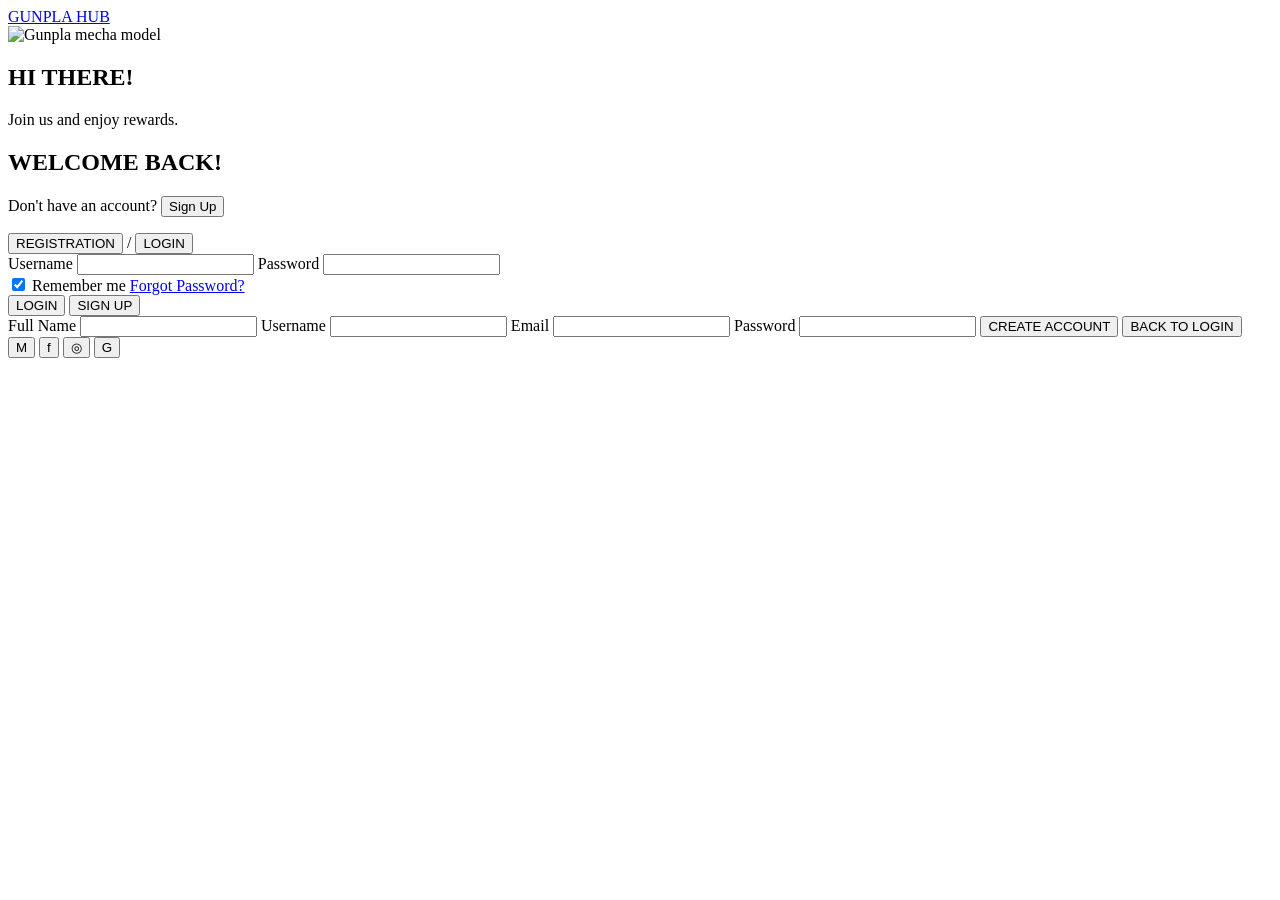
==== Frontend/html/index.html @ 6c72ce2e "Full stack gunpla ecommerce backend added (auth, products, MongoDB)" ====
<!DOCTYPE html>
<html lang="en">
<head>
  <meta charset="UTF-8" />
  <meta name="viewport" content="width=device-width, initial-scale=1.0" />

  <title>Login | Gunpla Hub</title>

  <link rel="stylesheet" href="css/style.css" />
</head>

<body class="auth-body">
  <main class="auth-page">
    <a class="auth-logo" href="index.html">
      <span class="logo-red">GUNPLA</span>
      <span class="logo-white">HUB</span>
    </a>

    <section class="auth-shell">
      <div class="auth-art">
        <img src="images/mecha-center.svg" alt="Gunpla mecha model" />

        <div class="auth-art-caption">
          <h2>HI THERE!</h2>
          <p>Join us and enjoy rewards.</p>
        </div>
      </div>

      <div class="auth-panel">
        <h1 id="authTitle">WELCOME BACK!</h1>

        <p class="auth-switch-text">
          <span id="authSubtitle">Don't have an account?</span>
          <button id="switchAuthMode">Sign Up</button>
        </p>

        <div class="auth-tabs">
          <button class="auth-tab" id="registerTab">REGISTRATION</button>
          <span>/</span>
          <button class="auth-tab active" id="loginTab">LOGIN</button>
        </div>

        <form class="auth-form active" id="loginForm">
          <label for="loginUsername">Username</label>
          <input id="loginUsername" type="text" required />

          <label for="loginPassword">Password</label>
          <input id="loginPassword" type="password" required />

          <div class="auth-options">
            <label class="remember-label">
              <input type="checkbox" checked />
              Remember me
            </label>

            <a href="#">Forgot Password?</a>
          </div>

          <button class="auth-submit" type="submit">LOGIN</button>

          <button class="auth-link-button" type="button" id="openRegisterFromLogin">
            SIGN UP
          </button>
        </form>

        <form class="auth-form" id="registerForm">
          <label for="registerName">Full Name</label>
          <input id="registerName" type="text" required />

          <label for="registerUsername">Username</label>
          <input id="registerUsername" type="text" required />

          <label for="registerEmail">Email</label>
          <input id="registerEmail" type="email" required />

          <label for="registerPassword">Password</label>
          <input id="registerPassword" type="password" required />

          <button class="auth-submit" type="submit">CREATE ACCOUNT</button>

          <button class="auth-link-button" type="button" id="openLoginFromRegister">
            BACK TO LOGIN
          </button>
        </form>

        <div class="auth-socials">
          <button aria-label="Email login">M</button>
          <button aria-label="Facebook login">f</button>
          <button aria-label="Instagram login">◎</button>
          <button aria-label="Google login">G</button>
        </div>

        <p class="auth-message" id="authMessage"></p>
      </div>
    </section>
  </main>

  <script src="js/app.js"></script>
</body>
</html>
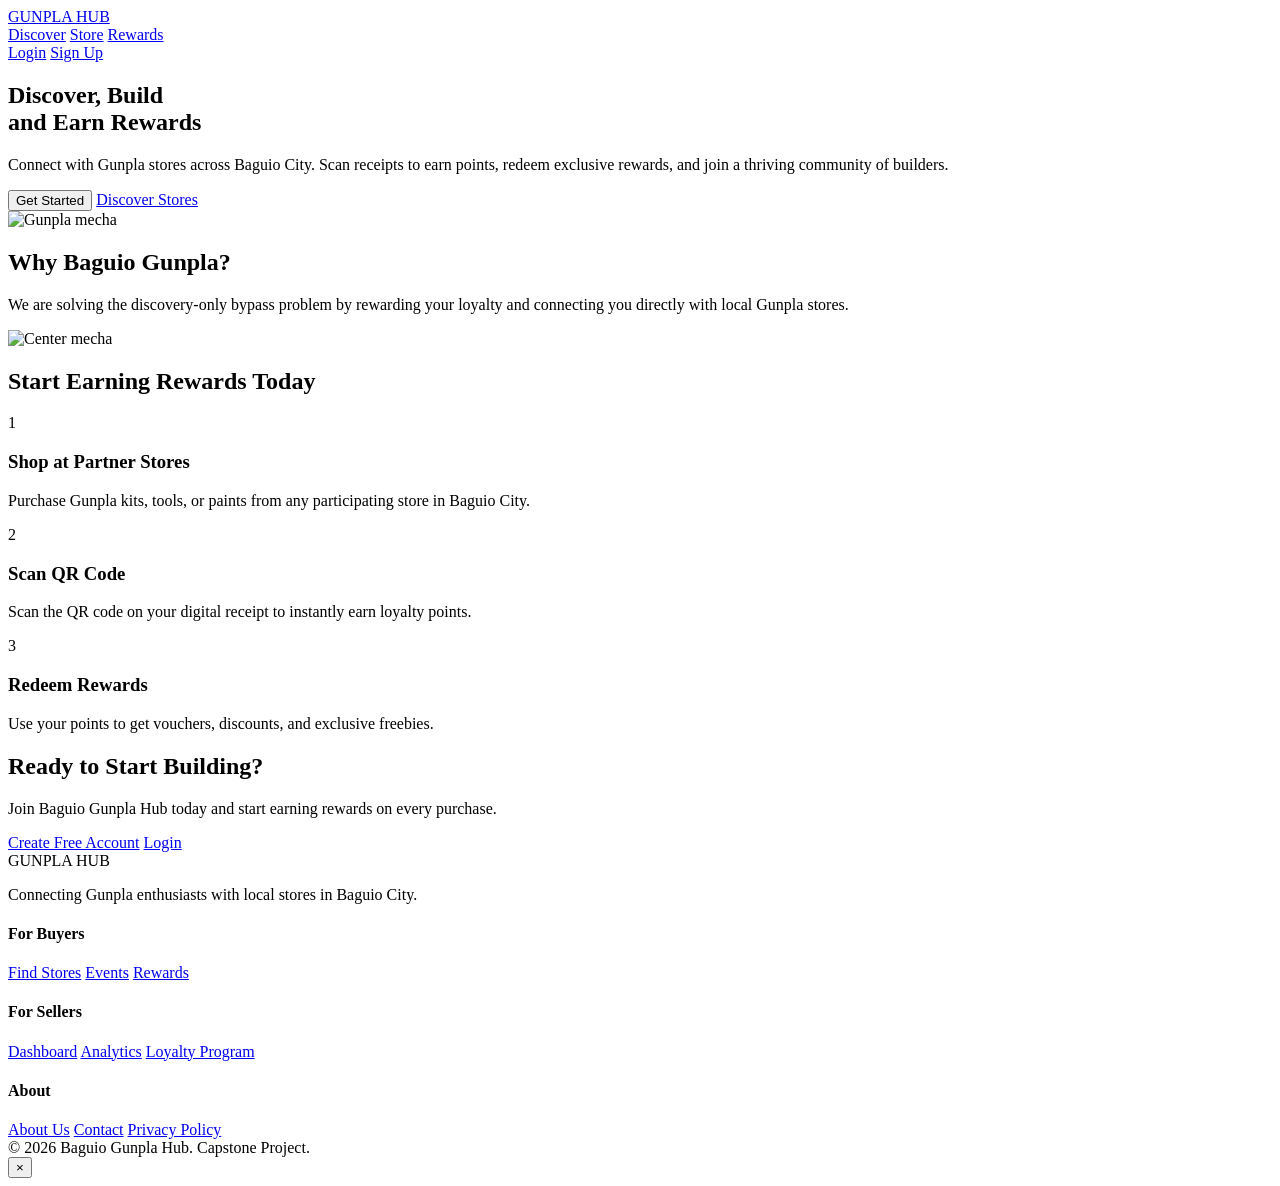
==== commit 1bdf5a12: "updated" ====
--- a/Frontend/html/index.html
+++ b/Frontend/html/index.html
@@ -4,97 +4,155 @@
   <meta charset="UTF-8" />
   <meta name="viewport" content="width=device-width, initial-scale=1.0" />
 
-  <title>Login | Gunpla Hub</title>
+  <title>Gunpla Hub</title>
 
   <link rel="stylesheet" href="css/style.css" />
 </head>
 
-<body class="auth-body">
-  <main class="auth-page">
-    <a class="auth-logo" href="index.html">
-      <span class="logo-red">GUNPLA</span>
-      <span class="logo-white">HUB</span>
+<body>
+  <header class="main-header">
+    <a href="index.html" class="logo">
+      <span>GUNPLA</span> HUB
     </a>
 
-    <section class="auth-shell">
-      <div class="auth-art">
-        <img src="images/mecha-center.svg" alt="Gunpla mecha model" />
+    <nav class="main-nav">
+      <a href="discover.html">Discover</a>
+      <a href="store.html">Store</a>
+      <a href="#rewards">Rewards</a>
+    </nav>
 
-        <div class="auth-art-caption">
-          <h2>HI THERE!</h2>
-          <p>Join us and enjoy rewards.</p>
-        </div>
-      </div>
+    <div class="header-actions">
+      <a href="login.html" class="btn btn-light">Login</a>
+      <a href="login.html?mode=register" class="btn btn-blue">Sign Up</a>
+    </div>
+  </header>
 
-      <div class="auth-panel">
-        <h1 id="authTitle">WELCOME BACK!</h1>
+  <main>
+    <section class="hero">
+      <div class="hero-card">
+        <div class="hero-content">
+          <h1>
+            <span class="yellow">Discover,</span>
+            <span class="red">Build</span><br />
+            and <span class="blue">Earn Rewards</span>
+          </h1>
 
-        <p class="auth-switch-text">
-          <span id="authSubtitle">Don't have an account?</span>
-          <button id="switchAuthMode">Sign Up</button>
-        </p>
+          <p>
+            Connect with Gunpla stores across Baguio City. Scan receipts to earn points,
+            redeem exclusive rewards, and join a thriving community of builders.
+          </p>
 
-        <div class="auth-tabs">
-          <button class="auth-tab" id="registerTab">REGISTRATION</button>
-          <span>/</span>
-          <button class="auth-tab active" id="loginTab">LOGIN</button>
+          <div class="hero-buttons">
+            <button class="btn btn-light" data-modal="qr">Get Started</button>
+            <a href="discover.html" class="btn btn-yellow">Discover Stores</a>
+          </div>
         </div>
 
-        <form class="auth-form active" id="loginForm">
-          <label for="loginUsername">Username</label>
-          <input id="loginUsername" type="text" required />
+        <img src="images/mecha-hero.svg" alt="Gunpla mecha" class="hero-mecha" />
+      </div>
+    </section>
 
-          <label for="loginPassword">Password</label>
-          <input id="loginPassword" type="password" required />
+    <section class="why-section">
+      <h2>
+        <span class="yellow">Why</span>
+        <span class="blue">Baguio</span>
+        <span class="red">Gunpla?</span>
+      </h2>
 
-          <div class="auth-options">
-            <label class="remember-label">
-              <input type="checkbox" checked />
-              Remember me
-            </label>
+      <p class="section-description">
+        We are solving the discovery-only bypass problem by rewarding your loyalty
+        and connecting you directly with local Gunpla stores.
+      </p>
 
-            <a href="#">Forgot Password?</a>
-          </div>
+      <div class="feature-layout">
+        <div class="feature-column" id="leftFeatures"></div>
 
-          <button class="auth-submit" type="submit">LOGIN</button>
-
-          <button class="auth-link-button" type="button" id="openRegisterFromLogin">
-            SIGN UP
-          </button>
-        </form>
-
-        <form class="auth-form" id="registerForm">
-          <label for="registerName">Full Name</label>
-          <input id="registerName" type="text" required />
-
-          <label for="registerUsername">Username</label>
-          <input id="registerUsername" type="text" required />
-
-          <label for="registerEmail">Email</label>
-          <input id="registerEmail" type="email" required />
-
-          <label for="registerPassword">Password</label>
-          <input id="registerPassword" type="password" required />
-
-          <button class="auth-submit" type="submit">CREATE ACCOUNT</button>
-
-          <button class="auth-link-button" type="button" id="openLoginFromRegister">
-            BACK TO LOGIN
-          </button>
-        </form>
-
-        <div class="auth-socials">
-          <button aria-label="Email login">M</button>
-          <button aria-label="Facebook login">f</button>
-          <button aria-label="Instagram login">◎</button>
-          <button aria-label="Google login">G</button>
+        <div class="center-mecha">
+          <img src="images/mecha-center.svg" alt="Center mecha" />
         </div>
 
-        <p class="auth-message" id="authMessage"></p>
+        <div class="feature-column" id="rightFeatures"></div>
+      </div>
+    </section>
+
+    <section class="reward-section" id="rewards">
+      <h2>Start Earning Rewards Today</h2>
+
+      <div class="steps-grid">
+        <article class="step-card">
+          <div class="step-number orange">1</div>
+          <h3>Shop at Partner Stores</h3>
+          <p>Purchase Gunpla kits, tools, or paints from any participating store in Baguio City.</p>
+        </article>
+
+        <article class="step-card">
+          <div class="step-number blue-bg">2</div>
+          <h3>Scan QR Code</h3>
+          <p>Scan the QR code on your digital receipt to instantly earn loyalty points.</p>
+        </article>
+
+        <article class="step-card">
+          <div class="step-number red-bg">3</div>
+          <h3>Redeem Rewards</h3>
+          <p>Use your points to get vouchers, discounts, and exclusive freebies.</p>
+        </article>
+      </div>
+    </section>
+
+    <section class="cta-section">
+      <h2>Ready to Start Building?</h2>
+      <p>Join Baguio Gunpla Hub today and start earning rewards on every purchase.</p>
+
+      <div class="cta-actions">
+        <a href="login.html?mode=register" class="btn btn-light">Create Free Account</a>
+        <a href="login.html" class="btn btn-outline">Login</a>
       </div>
     </section>
   </main>
 
+  <footer class="site-footer">
+    <div class="footer-grid">
+      <div>
+        <div class="footer-logo">
+          <span>GUNPLA</span> HUB
+        </div>
+        <p>Connecting Gunpla enthusiasts with local stores in Baguio City.</p>
+      </div>
+
+      <div>
+        <h4>For Buyers</h4>
+        <a href="store.html">Find Stores</a>
+        <a href="#">Events</a>
+        <a href="#rewards">Rewards</a>
+      </div>
+
+      <div>
+        <h4>For Sellers</h4>
+        <a href="#">Dashboard</a>
+        <a href="#">Analytics</a>
+        <a href="#">Loyalty Program</a>
+      </div>
+
+      <div>
+        <h4>About</h4>
+        <a href="#">About Us</a>
+        <a href="#">Contact</a>
+        <a href="#">Privacy Policy</a>
+      </div>
+    </div>
+
+    <div class="footer-bottom">
+      © 2026 Baguio Gunpla Hub. Capstone Project.
+    </div>
+  </footer>
+
+  <div class="modal" id="mainModal">
+    <div class="modal-box">
+      <button class="modal-close" id="modalClose">×</button>
+      <div id="modalContent"></div>
+    </div>
+  </div>
+
   <script src="js/app.js"></script>
 </body>
 </html>
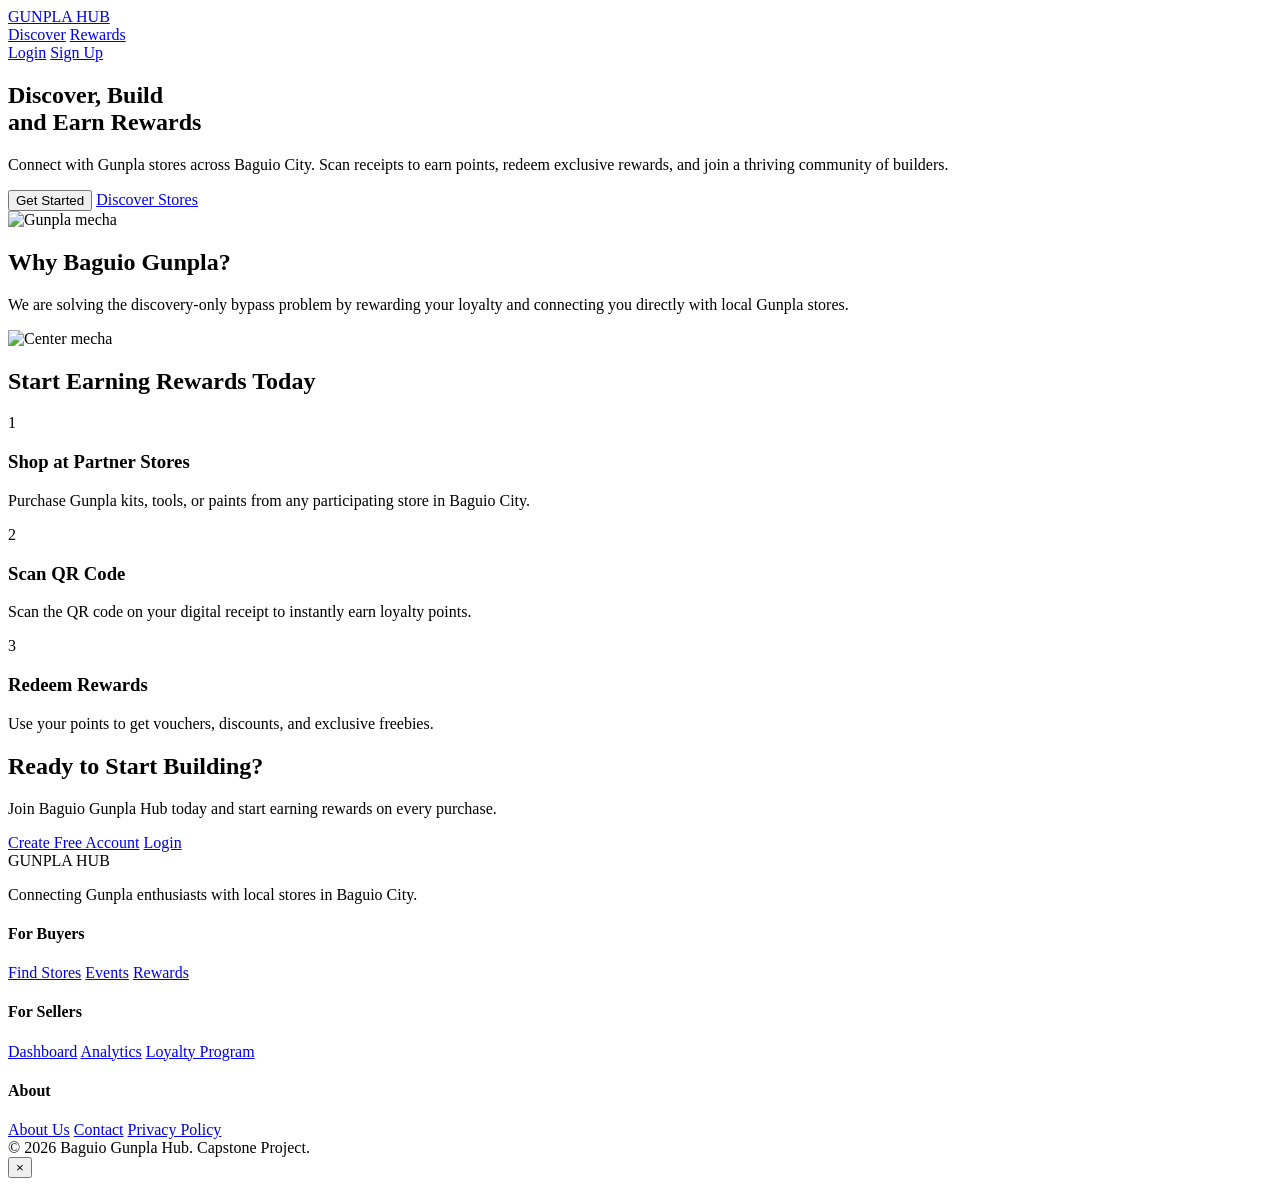
==== commit 173041fa: "try to run this" ====
--- a/Frontend/html/index.html
+++ b/Frontend/html/index.html
@@ -17,7 +17,6 @@
 
     <nav class="main-nav">
       <a href="discover.html">Discover</a>
-      <a href="store.html">Store</a>
       <a href="#rewards">Rewards</a>
     </nav>
 
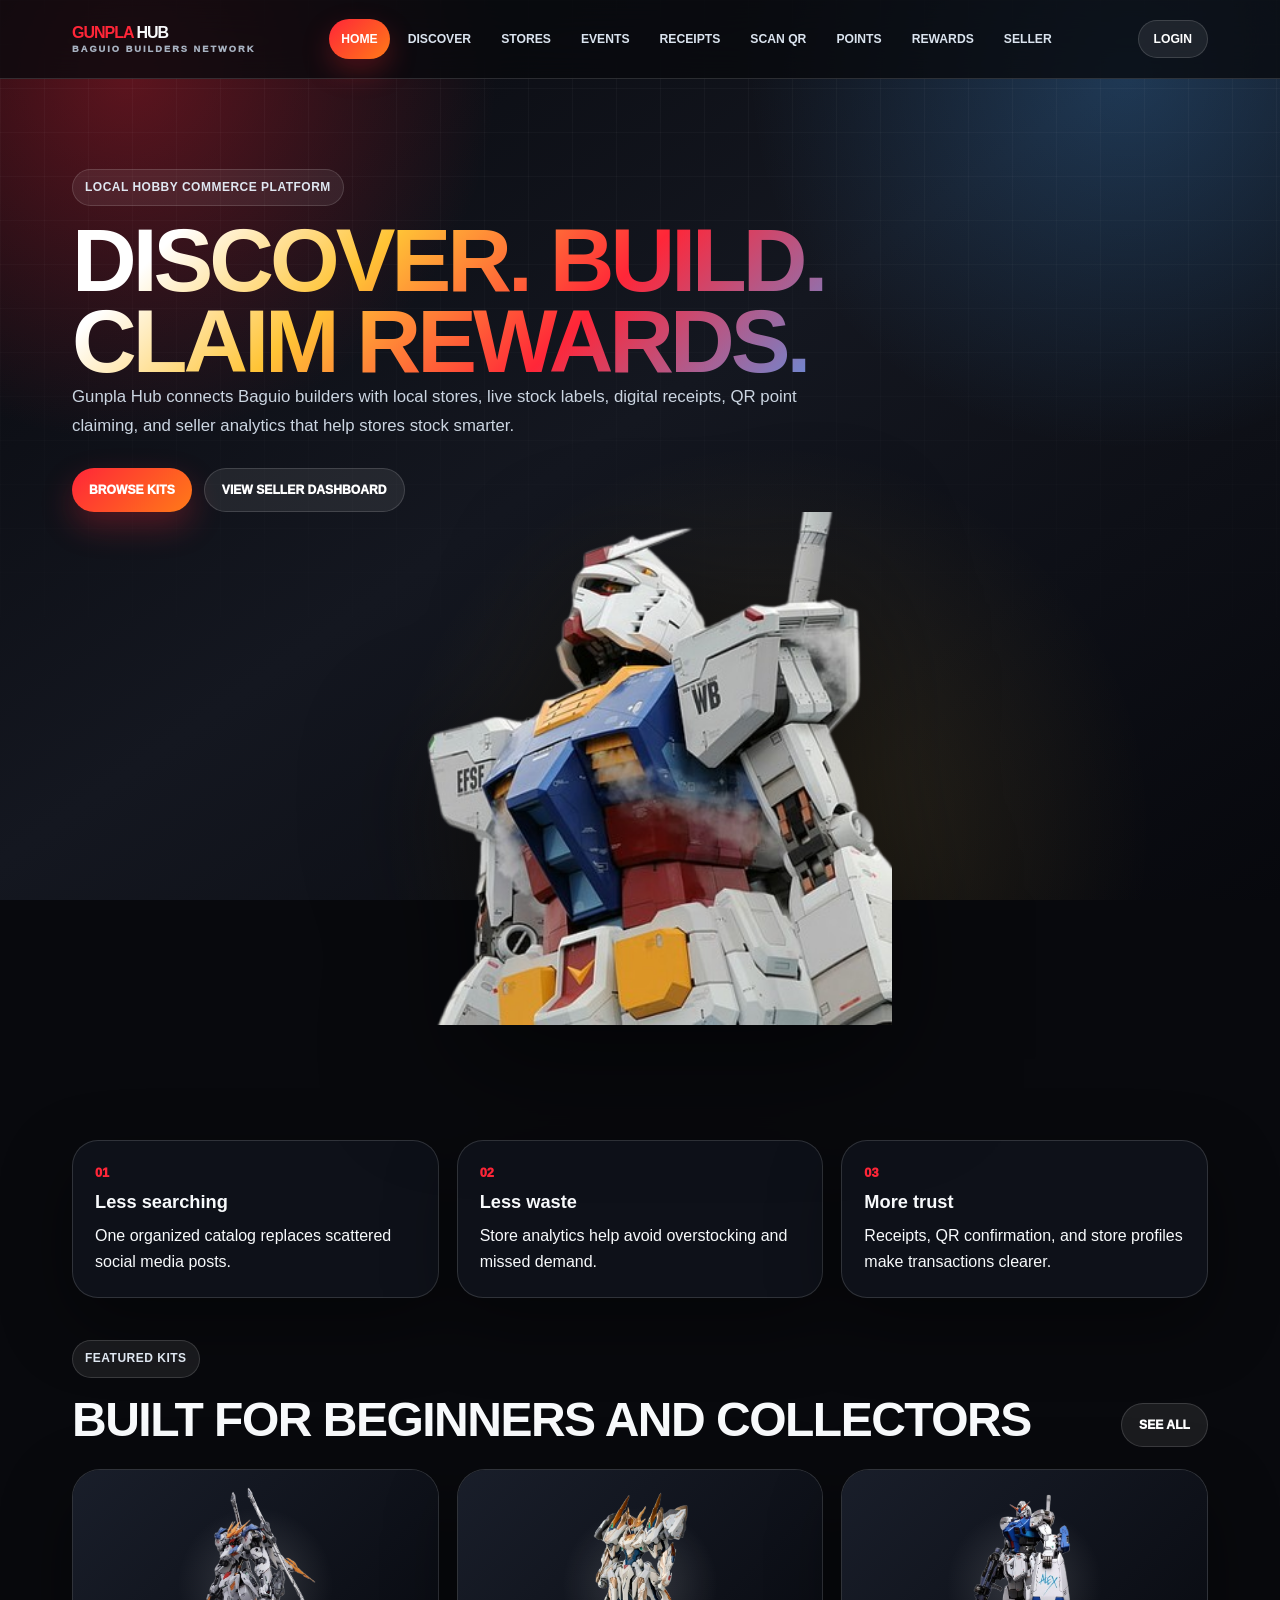
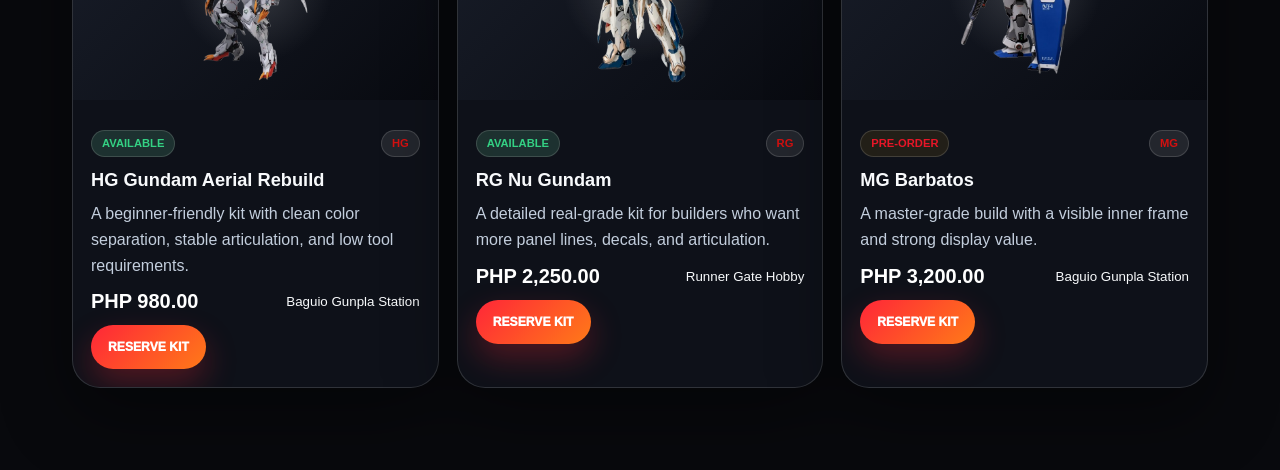
==== commit d19ce05a: "Finalized- chec the website first" ====
--- a/Frontend/html/index.html
+++ b/Frontend/html/index.html
@@ -3,155 +3,15 @@
 <head>
   <meta charset="UTF-8" />
   <meta name="viewport" content="width=device-width, initial-scale=1.0" />
-
-  <title>Gunpla Hub</title>
-
-  <link rel="stylesheet" href="css/style.css" />
+  <meta name="description" content="Gunpla Hub connects Baguio Gunpla builders with local hobby stores, product availability, QR receipts, rewards, and seller analytics." />
+  <title>Gunpla Hub | Baguio Hobby Network</title>
+  <link rel="stylesheet" href="../css/app.css" />
 </head>
-
-<body>
-  <header class="main-header">
-    <a href="index.html" class="logo">
-      <span>GUNPLA</span> HUB
-    </a>
-
-    <nav class="main-nav">
-      <a href="discover.html">Discover</a>
-      <a href="#rewards">Rewards</a>
-    </nav>
-
-    <div class="header-actions">
-      <a href="login.html" class="btn btn-light">Login</a>
-      <a href="login.html?mode=register" class="btn btn-blue">Sign Up</a>
-    </div>
-  </header>
-
-  <main>
-    <section class="hero">
-      <div class="hero-card">
-        <div class="hero-content">
-          <h1>
-            <span class="yellow">Discover,</span>
-            <span class="red">Build</span><br />
-            and <span class="blue">Earn Rewards</span>
-          </h1>
-
-          <p>
-            Connect with Gunpla stores across Baguio City. Scan receipts to earn points,
-            redeem exclusive rewards, and join a thriving community of builders.
-          </p>
-
-          <div class="hero-buttons">
-            <button class="btn btn-light" data-modal="qr">Get Started</button>
-            <a href="discover.html" class="btn btn-yellow">Discover Stores</a>
-          </div>
-        </div>
-
-        <img src="images/mecha-hero.svg" alt="Gunpla mecha" class="hero-mecha" />
-      </div>
-    </section>
-
-    <section class="why-section">
-      <h2>
-        <span class="yellow">Why</span>
-        <span class="blue">Baguio</span>
-        <span class="red">Gunpla?</span>
-      </h2>
-
-      <p class="section-description">
-        We are solving the discovery-only bypass problem by rewarding your loyalty
-        and connecting you directly with local Gunpla stores.
-      </p>
-
-      <div class="feature-layout">
-        <div class="feature-column" id="leftFeatures"></div>
-
-        <div class="center-mecha">
-          <img src="images/mecha-center.svg" alt="Center mecha" />
-        </div>
-
-        <div class="feature-column" id="rightFeatures"></div>
-      </div>
-    </section>
-
-    <section class="reward-section" id="rewards">
-      <h2>Start Earning Rewards Today</h2>
-
-      <div class="steps-grid">
-        <article class="step-card">
-          <div class="step-number orange">1</div>
-          <h3>Shop at Partner Stores</h3>
-          <p>Purchase Gunpla kits, tools, or paints from any participating store in Baguio City.</p>
-        </article>
-
-        <article class="step-card">
-          <div class="step-number blue-bg">2</div>
-          <h3>Scan QR Code</h3>
-          <p>Scan the QR code on your digital receipt to instantly earn loyalty points.</p>
-        </article>
-
-        <article class="step-card">
-          <div class="step-number red-bg">3</div>
-          <h3>Redeem Rewards</h3>
-          <p>Use your points to get vouchers, discounts, and exclusive freebies.</p>
-        </article>
-      </div>
-    </section>
-
-    <section class="cta-section">
-      <h2>Ready to Start Building?</h2>
-      <p>Join Baguio Gunpla Hub today and start earning rewards on every purchase.</p>
-
-      <div class="cta-actions">
-        <a href="login.html?mode=register" class="btn btn-light">Create Free Account</a>
-        <a href="login.html" class="btn btn-outline">Login</a>
-      </div>
-    </section>
-  </main>
-
-  <footer class="site-footer">
-    <div class="footer-grid">
-      <div>
-        <div class="footer-logo">
-          <span>GUNPLA</span> HUB
-        </div>
-        <p>Connecting Gunpla enthusiasts with local stores in Baguio City.</p>
-      </div>
-
-      <div>
-        <h4>For Buyers</h4>
-        <a href="store.html">Find Stores</a>
-        <a href="#">Events</a>
-        <a href="#rewards">Rewards</a>
-      </div>
-
-      <div>
-        <h4>For Sellers</h4>
-        <a href="#">Dashboard</a>
-        <a href="#">Analytics</a>
-        <a href="#">Loyalty Program</a>
-      </div>
-
-      <div>
-        <h4>About</h4>
-        <a href="#">About Us</a>
-        <a href="#">Contact</a>
-        <a href="#">Privacy Policy</a>
-      </div>
-    </div>
-
-    <div class="footer-bottom">
-      © 2026 Baguio Gunpla Hub. Capstone Project.
-    </div>
-  </footer>
-
-  <div class="modal" id="mainModal">
-    <div class="modal-box">
-      <button class="modal-close" id="modalClose">×</button>
-      <div id="modalContent"></div>
-    </div>
-  </div>
-
-  <script src="js/app.js"></script>
+<body data-page="home">
+  <a class="skip-link" href="#mainContent">Skip to main content</a>
+  <div class="ambient-bg" aria-hidden="true"></div>
+  <div id="app"></div>
+  <script src="../js/data.js"></script>
+  <script src="../js/app.js"></script>
 </body>
 </html>
--- a/Frontend/css/app.css
+++ b/Frontend/css/app.css
@@ -0,0 +1,205 @@
+:root {
+  color-scheme: dark;
+  --bg: #08090d;
+  --surface: rgba(16, 20, 29, 0.82);
+  --surface-strong: rgba(22, 27, 39, 0.96);
+  --card: rgba(255, 255, 255, 0.93);
+  --text: #f8fafc;
+  --ink: #101827;
+  --muted: #a7b2c1;
+  --line: rgba(255, 255, 255, 0.14);
+  --red: #ff2638;
+  --orange: #ff7a18;
+  --blue: #42a5ff;
+  --yellow: #ffc436;
+  --green: #34d184;
+  --shadow: 0 26px 70px rgba(0, 0, 0, 0.42);
+  --max: 1180px;
+}
+
+* { box-sizing: border-box; margin: 0; padding: 0; }
+html { scroll-behavior: smooth; }
+body { min-height: 100vh; font-family: Arial, Helvetica, sans-serif; background: var(--bg); color: var(--text); overflow-x: hidden; }
+a { color: inherit; text-decoration: none; }
+button, input, select { font: inherit; }
+button { border: 0; cursor: pointer; }
+img { display: block; max-width: 100%; }
+
+.skip-link { position: fixed; top: -80px; left: 16px; z-index: 99; padding: 12px 16px; border-radius: 999px; background: var(--yellow); color: var(--ink); font-weight: 900; }
+.skip-link:focus { top: 16px; }
+
+.ambient-bg { position: fixed; inset: 0; z-index: -2; background: radial-gradient(circle at 10% 8%, rgba(255,38,56,.34), transparent 26%), radial-gradient(circle at 88% 8%, rgba(66,165,255,.24), transparent 27%), radial-gradient(circle at 60% 92%, rgba(255,196,54,.14), transparent 34%), linear-gradient(145deg, #07080d, #141720 48%, #07080d); }
+.ambient-bg::before { content: ""; position: absolute; inset: 0; background: linear-gradient(rgba(255,255,255,.035) 1px, transparent 1px), linear-gradient(90deg, rgba(255,255,255,.035) 1px, transparent 1px); background-size: 44px 44px; mask-image: linear-gradient(to bottom, #000, transparent 82%); }
+
+.topbar { position: sticky; top: 0; z-index: 40; background: rgba(8, 9, 13, 0.78); backdrop-filter: blur(18px); border-bottom: 1px solid var(--line); }
+.nav-wrap { width: min(var(--max), 100%); min-height: 78px; margin: auto; padding: 0 22px; display: grid; grid-template-columns: auto 1fr auto; align-items: center; gap: 16px; }
+.brand { display: flex; flex-direction: column; gap: 2px; font-weight: 1000; white-space: nowrap; letter-spacing: -1px; }
+.brand span { color: var(--red); }
+.brand small { color: var(--muted); font-size: .58rem; letter-spacing: 2px; text-transform: uppercase; }
+.nav-links { display: flex; justify-content: center; align-items: center; gap: 6px; }
+.nav-links a { min-height: 40px; display: inline-flex; align-items: center; padding: 0 12px; border-radius: 999px; color: #dbe4ef; font-size: .76rem; font-weight: 900; text-transform: uppercase; transition: .22s; }
+.nav-links a:hover, .nav-links a.active { color: white; background: linear-gradient(135deg, var(--red), var(--orange)); box-shadow: 0 12px 28px rgba(255,38,56,.26); }
+.menu-btn { display: none; width: 44px; height: 44px; border-radius: 14px; color: white; background: rgba(255,255,255,.08); font-size: 1.2rem; }
+.login-chip { padding: 11px 15px; border: 1px solid var(--line); border-radius: 999px; background: rgba(255,255,255,.08); color: white; font-weight: 900; font-size: .76rem; text-transform: uppercase; }
+
+.container { width: min(var(--max), 100%); margin: 0 auto; padding: 42px 22px 82px; }
+.kicker { display: inline-flex; width: fit-content; margin-bottom: 14px; padding: 8px 12px; border: 1px solid var(--line); border-radius: 999px; background: rgba(255,255,255,.07); color: #dfe7f1; font-size: .75rem; font-weight: 900; text-transform: uppercase; letter-spacing: .5px; }
+.hero { grid-template-columns: minmax(0, 0.85fr) minmax(420px, 1.15fr); gap: 34px; align-items: center; padding: 48px 0 34px; }
+.hero h1, .page-head h1 { max-width: 820px; font-size: clamp(2.7rem, 7vw, 6.2rem); line-height: .9; letter-spacing: -4px; text-transform: uppercase; background: linear-gradient(135deg, #fff 12%, var(--yellow) 34%, var(--red) 62%, var(--blue)); -webkit-background-clip: text; background-clip: text; color: transparent; }
+.hero-text, .page-head p { max-width: 760px; color: #cbd5e1; font-size: 1.05rem; line-height: 1.75; }
+.hero-actions { display: flex; flex-wrap: wrap; gap: 12px; margin-top: 28px; }
+.hero-visual {
+  min-height: 560px;
+  overflow: visible;
+}
+
+.hero-visual-clean {
+  padding: 0;
+}
+
+.hero-visual .hero-mecha-img {
+  width: min(125%, 820px);
+  max-width: none;
+  height: auto;
+  object-fit: contain;
+  background: transparent;
+  filter: drop-shadow(0 34px 60px rgba(0, 0, 0, 0.56));
+}
+
+.primary-btn, .ghost-btn { min-height: 44px; display: inline-flex; align-items: center; justify-content: center; gap: 8px; padding: 0 17px; border-radius: 999px; font-size: .76rem; font-weight: 1000; text-transform: uppercase; transition: .22s; }
+.primary-btn { color: white; background: linear-gradient(135deg, var(--red), var(--orange)); box-shadow: 0 14px 32px rgba(255,38,56,.28); }
+.ghost-btn { color: white; background: rgba(255,255,255,.08); border: 1px solid var(--line); }
+.primary-btn:hover, .ghost-btn:hover { transform: translateY(-2px); }
+button:disabled { opacity: .45; cursor: not-allowed; transform: none !important; }
+
+.feature-grid, .product-grid, .store-grid, .reward-grid, .metric-grid, .analytics-grid { display: grid; gap: 18px; }
+.feature-grid { grid-template-columns: repeat(3, 1fr); margin: 34px 0; }
+.feature-grid article, .info-card, .metric-grid article { padding: 22px; border: 1px solid var(--line); border-radius: 26px; background: var(--surface); box-shadow: var(--shadow); }
+.feature-grid span { color: var(--red); font-size: .8rem; font-weight: 1000; }
+h2 { font-size: clamp(1.8rem, 4vw, 3rem); letter-spacing: -1.5px; text-transform: uppercase; }
+h3 { margin: 10px 0; font-size: 1.14rem; }
+p { line-height: 1.62; }
+.section-head { display: flex; justify-content: space-between; align-items: end; gap: 18px; margin: 42px 0 22px; }
+.product-grid { grid-template-columns: repeat(3, 1fr); }
+.product-card { overflow: hidden; border: 1px solid var(--line); border-radius: 28px; background: var(--surface); box-shadow: var(--shadow); }
+.product-art { height: 230px; display: grid; place-items: center; background: radial-gradient(circle at center, rgba(255,255,255,.16), transparent 36%), linear-gradient(135deg, #191e2a, #080a10); }
+.product-art img { height: 200px; object-fit: contain; }
+.product-body { padding: 18px; }
+.product-body p, .info-card p { color: #c3cedd; }
+.view-receipt {
+  background: #34d184;
+  color: #ffffff;
+  border: none;
+}
+.product-body strong { color: white; font-size: 1.25rem; }
+.card-row { display: flex; justify-content: space-between; align-items: center; gap: 10px; margin: 12px 0; }
+.wrap { flex-wrap: wrap; justify-content: start; }
+.pill { display: inline-flex; align-items: center; min-height: 27px; padding: 0 10px; border: 1px solid var(--line); border-radius: 999px; background: rgba(255,255,255,.09); color: #d41010; font-size: .7rem; font-weight: 900; text-transform: uppercase; }
+.pill.red { background: rgba(0, 0, 0, 0.16); color: #e71628; }
+.pill.green { background: rgba(114, 216, 167, 0.16); color: #34d184; }
+.pill.yellow { background: rgba(145, 108, 24, 0.16); color: #e71628; }
+
+.page-head { padding: 30px 0 16px; }
+.toolbar { display: grid; grid-template-columns: 1fr 180px 180px; gap: 12px; margin: 22px 0; }
+.toolbar.single { grid-template-columns: 1fr; }
+input, select { height: 48px; border: 1px solid var(--line); border-radius: 16px; outline: none; padding: 0 15px; background: rgba(255,255,255,.09); color: var(--text); }
+option { color: var(--ink); }
+.store-grid, .reward-grid, .metric-grid { grid-template-columns: repeat(4, 1fr); }
+.info-card { color: white; }
+.info-card small { color: var(--muted); }
+.info-card.dark { background: var(--surface-strong); }
+.event-list, .receipt-list, .history-list { display: grid; gap: 16px; }
+.event-card, .receipt-card { display: grid; grid-template-columns: auto 1fr auto; align-items: center; gap: 18px; padding: 18px; border-radius: 24px; background: var(--card); color: var(--ink); box-shadow: var(--shadow); }
+.event-card p, .receipt-card p { color: #566274; }
+.date-chip, .receipt-icon { width: 68px; height: 72px; display: grid; place-items: center; border-radius: 18px; background: linear-gradient(135deg, var(--red), var(--orange)); color: rgb(104, 86, 86); font-weight: 1000; }
+.date-chip { align-content: center; }
+.date-chip b { font-size: 1.6rem; line-height: 1; }
+.date-chip span { font-size: .72rem; text-transform: uppercase; }
+.button-stack { display: flex; gap: 10px; flex-wrap: wrap; justify-content: end; }
+.empty { padding: 24px; border: 1px solid var(--line); border-radius: 22px; background: rgba(255,255,255,.08); color: var(--muted); text-align: center; }
+
+.scan-panel, .wallet, .auth-card { display: grid; grid-template-columns: 1fr 1fr; gap: 22px; align-items: center; }
+.scanner { min-height: 430px; position: relative; display: grid; place-items: center; overflow: hidden; border: 1px solid var(--line); border-radius: 32px; background: #07090f; box-shadow: var(--shadow); }
+.scan-line { position: absolute; left: 14%; right: 14%; height: 3px; background: linear-gradient(90deg, transparent, var(--green), transparent); animation: scan 2.4s infinite; }
+@keyframes scan { 0%,100% { top: 18%; } 50% { top: 80%; } }
+.fake-qr { width: 190px; height: 190px; display: grid; grid-template-columns: repeat(9, 1fr); gap: 5px; padding: 16px; border-radius: 20px; background: white; }
+.fake-qr.large { width: 240px; height: 240px; }
+.fake-qr i { border-radius: 4px; background: #edf0f4; }
+.fake-qr i.on { background: #090b11; }
+.qr-modal { display: grid; grid-template-columns: auto 1fr; gap: 22px; align-items: center; }
+.wallet { padding: 26px; border: 1px solid var(--line); border-radius: 32px; background: var(--surface); box-shadow: var(--shadow); }
+.wallet h2 { font-size: clamp(3rem, 7vw, 5rem); }
+.wallet img { max-height: 340px; justify-self: center; }
+.track { height: 16px; margin: 18px 0; overflow: hidden; border-radius: 999px; background: rgba(255,255,255,.12); }
+.track span { display: block; height: 100%; background: linear-gradient(90deg, var(--yellow), var(--blue)); }
+.history-list article { display: grid; gap: 5px; padding: 18px; border-radius: 18px; background: var(--card); color: var(--ink); }
+.history-list b { color: #168a51; }
+.metric-grid article b { display: block; margin-top: 8px; font-size: 1.8rem; }
+.metric-grid article span { color: var(--muted); text-transform: uppercase; font-size: .74rem; font-weight: 900; }
+.analytics-grid { grid-template-columns: 1.2fr .8fr; margin-top: 18px; }
+.bar-row { display: grid; grid-template-columns: 1.2fr 1fr auto; gap: 10px; align-items: center; margin: 14px 0; }
+.bar-row div { height: 10px; overflow: hidden; border-radius: 999px; background: rgba(255,255,255,.12); }
+.bar-row i { display: block; height: 100%; background: linear-gradient(90deg, var(--red), var(--yellow)); }
+.auth-card { max-width: 950px; margin: 40px auto; padding: 28px; border: 1px solid var(--line); border-radius: 32px; background: var(--surface); box-shadow: var(--shadow); }
+.auth-card h1 { font-size: clamp(2.4rem, 6vw, 4.8rem); line-height: .95; text-transform: uppercase; letter-spacing: -3px; }
+form { display: grid; gap: 14px; }
+label { display: grid; gap: 7px; color: #dce4ee; font-size: .78rem; font-weight: 900; text-transform: uppercase; }
+
+.modal { position: fixed; inset: 0; z-index: 90; display: none; place-items: center; padding: 20px; background: rgba(0,0,0,.72); }
+.modal.show { display: grid; }
+.modal-card { width: min(680px, 100%); position: relative; padding: 28px; border: 1px solid var(--line); border-radius: 28px; background: #111621; box-shadow: 0 34px 90px rgba(0,0,0,.7); }
+.modal-close { position: absolute; top: 14px; right: 14px; width: 40px; height: 40px; border-radius: 14px; background: rgba(255,255,255,.08); color: white; font-size: 1.3rem; }
+.modal-card h2 { color: white; margin-bottom: 12px; }
+.modal-card p { color: #ced7e3; margin-bottom: 18px; }
+
+@media (max-width: 980px) {
+  .nav-wrap { grid-template-columns: auto auto auto; }
+  .menu-btn { display: block; }
+  .nav-links { position: fixed; top: 86px; left: 16px; right: 16px; display: none; flex-direction: column; align-items: stretch; padding: 14px; border: 1px solid var(--line); border-radius: 24px; background: #10141d; box-shadow: var(--shadow); }
+  .nav-links.open { display: flex; }
+  .hero, .scan-panel, .wallet, .auth-card, .analytics-grid { grid-template-columns: 1fr; }
+  .product-grid, .feature-grid, .store-grid, .reward-grid, .metric-grid { grid-template-columns: repeat(2, 1fr); }
+  .hero-visual { min-height: 380px; }
+}
+
+@media (max-width: 640px) {
+  .container { padding: 30px 16px 64px; }
+  .hero h1, .page-head h1, .auth-card h1 { letter-spacing: -2px; }
+  .product-grid, .feature-grid, .store-grid, .reward-grid, .metric-grid, .toolbar, .event-card, .receipt-card, .qr-modal { grid-template-columns: 1fr; }
+  .section-head { flex-direction: column; align-items: start; }
+  .button-stack { justify-content: start; }
+  .bar-row { grid-template-columns: 1fr; }
+}
+.rsvp-btn.primary-btn {
+  background: #e71628;
+  color: white;
+}
+
+.rsvp-btn.ghost-btn {
+  background: #34d184;
+  color: #07110b;
+  border: none;
+}
+.reward-grid .info-card {
+  display: flex;
+  flex-direction: column;
+  align-items: flex-start;
+  min-height: 230px;
+  gap: 10px;
+}
+
+.reward-grid .info-card small {
+  display: block;
+  margin-top: auto;
+  color: var(--muted);
+  line-height: 1.4;
+}
+
+.reward-grid .redeem-btn {
+  margin-top: 12px;
+  padding-left: 22px;
+  padding-right: 22px;
+  min-width: 104px;
+  white-space: nowrap;
+  align-self: flex-end;
+}
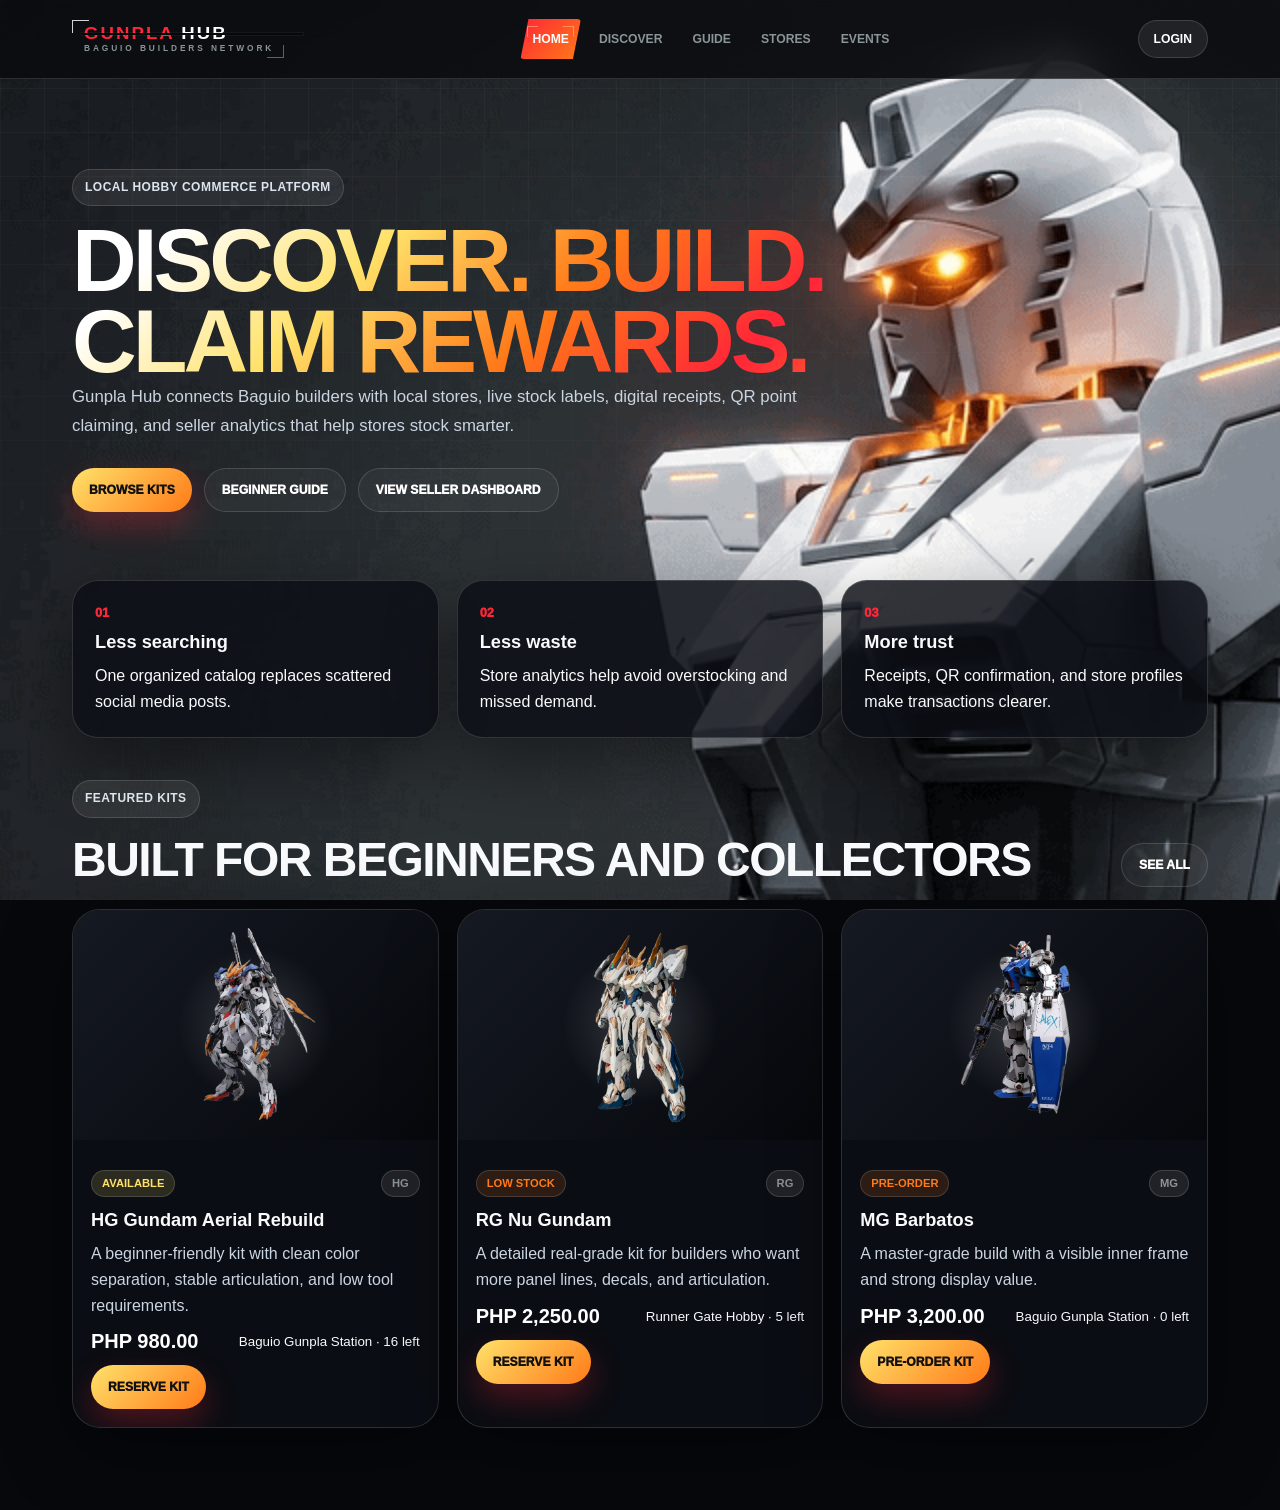
==== commit 3e42bcb4: "Split CSS into page-specific stylesheets" ====
--- a/Frontend/html/index.html
+++ b/Frontend/html/index.html
@@ -5,7 +5,8 @@
   <meta name="viewport" content="width=device-width, initial-scale=1.0" />
   <meta name="description" content="Gunpla Hub connects Baguio Gunpla builders with local hobby stores, product availability, QR receipts, rewards, and seller analytics." />
   <title>Gunpla Hub | Baguio Hobby Network</title>
-  <link rel="stylesheet" href="../css/app.css" />
+  <link rel="stylesheet" href="../css/base.css" />
+  <link rel="stylesheet" href="../css/index.css" />
 </head>
 <body data-page="home">
   <a class="skip-link" href="#mainContent">Skip to main content</a>
--- a/Frontend/css/base.css
+++ b/Frontend/css/base.css
@@ -0,0 +1,1878 @@
+:root {
+  color-scheme: dark;
+
+  --bg: #06080c;
+  --surface: rgba(12, 15, 22, 0.84);
+  --surface-strong: rgba(14, 18, 27, 0.96);
+  --card: rgba(255, 255, 255, 0.93);
+  --text: #f8fafc;
+  --ink: #111111;
+  --muted: #8a9499;
+  --line: rgba(255, 255, 255, 0.14);
+
+  --red: #ff2638;
+  --orange: #ff7a18;
+  --blue: #8a9499;
+  --yellow: #ffe26a;
+  --green: #ffe26a;
+
+  --shadow: 0 26px 70px rgba(0, 0, 0, 0.42);
+  --max: 1180px;
+}
+
+* {
+  box-sizing: border-box;
+  margin: 0;
+  padding: 0;
+}
+
+html {
+  scroll-behavior: smooth;
+}
+
+body {
+  min-height: 100vh;
+  font-family: Arial, Helvetica, sans-serif;
+  background: var(--bg);
+  color: var(--text);
+  overflow-x: hidden;
+}
+
+a {
+  color: inherit;
+  text-decoration: none;
+}
+
+button,
+input,
+select,
+textarea {
+  font: inherit;
+}
+
+button {
+  border: 0;
+  cursor: pointer;
+}
+
+img {
+  display: block;
+  max-width: 100%;
+}
+
+.skip-link {
+  position: fixed;
+  top: -80px;
+  left: 16px;
+  z-index: 99;
+  padding: 12px 16px;
+  border-radius: 999px;
+  background: var(--yellow);
+  color: var(--ink);
+  font-weight: 900;
+}
+
+.skip-link:focus {
+  top: 16px;
+}
+
+.ambient-bg {
+  position: fixed;
+  inset: 0;
+  z-index: -2;
+  background: url("../images/background.gif") center / cover no-repeat fixed;
+}
+
+.ambient-bg::before {
+  content: "";
+  position: absolute;
+  inset: 0;
+  background:
+    linear-gradient(rgba(255, 255, 255, 0.035) 1px, transparent 1px),
+    linear-gradient(90deg, rgba(255, 255, 255, 0.035) 1px, transparent 1px);
+  background-size: 44px 44px;
+  mask-image: linear-gradient(to bottom, #000, transparent 82%);
+}
+
+.topbar {
+  position: sticky;
+  top: 0;
+  z-index: 40;
+  background: rgba(8, 9, 13, 0.78);
+  backdrop-filter: blur(18px);
+  border-bottom: 1px solid var(--line);
+}
+
+.nav-wrap {
+  width: min(var(--max), 100%);
+  min-height: 78px;
+  margin: auto;
+  padding: 0 22px;
+  display: grid;
+  grid-template-columns: auto 1fr auto;
+  align-items: center;
+  gap: 16px;
+}
+
+.brand {
+  position: relative;
+  display: flex;
+  flex-direction: column;
+  gap: 3px;
+  padding: 6px 10px 6px 12px;
+  font-family: "Orbitron", "Michroma", "Syncopate", "Chakra Petch", "Rajdhani", "Arial Narrow", Arial, Helvetica, sans-serif;
+  font-weight: 900;
+  white-space: nowrap;
+  letter-spacing: 0.12em;
+  text-transform: uppercase;
+}
+
+.brand::before,
+.brand::after {
+  content: "";
+  position: absolute;
+  width: 16px;
+  height: 12px;
+  pointer-events: none;
+}
+
+.brand::before {
+  top: 0;
+  left: 0;
+  border-top: 1px solid rgba(255, 255, 255, 0.82);
+  border-left: 1px solid rgba(255, 255, 255, 0.82);
+}
+
+.brand::after {
+  right: 0;
+  bottom: 0;
+  border-right: 1px solid rgba(255, 38, 56, 0.92);
+  border-bottom: 1px solid rgba(255, 38, 56, 0.92);
+}
+
+.brand b {
+  position: relative;
+  display: inline-block;
+  color: #ffffff;
+  font-size: 1.02rem;
+  line-height: 0.95;
+  letter-spacing: 0.11em;
+  transform: scaleX(1.14);
+  transform-origin: left center;
+}
+
+.brand b::after {
+  content: "";
+  position: absolute;
+  left: -2px;
+  right: -2px;
+  top: 48%;
+  height: 2px;
+  background: var(--bg);
+  box-shadow: 0 0 0 1px rgba(255, 255, 255, 0.04);
+  pointer-events: none;
+}
+
+.brand span {
+  color: var(--red);
+}
+
+.brand small {
+  color: var(--muted);
+  font-size: 0.52rem;
+  letter-spacing: 0.35em;
+  line-height: 1;
+  text-transform: uppercase;
+}
+
+.nav-links {
+  display: flex;
+  justify-content: center;
+  align-items: center;
+  gap: 6px;
+}
+
+.nav-links a,
+.nav-menu-trigger {
+  position: relative;
+  overflow: hidden;
+  isolation: isolate;
+  min-height: 40px;
+  display: inline-flex;
+  align-items: center;
+  padding: 0 12px;
+  border: 0;
+  border-radius: 999px;
+  background: transparent;
+  color: var(--muted);
+  font-size: 0.76rem;
+  font-weight: 900;
+  text-transform: uppercase;
+  transition: 0.22s;
+}
+
+.nav-links a::before,
+.nav-links a::after,
+.nav-menu-trigger::before,
+.nav-menu-trigger::after {
+  content: "";
+  position: absolute;
+  pointer-events: none;
+}
+
+.nav-links a:not(.active)::before,
+.nav-menu-trigger:not(.active)::before {
+  top: 17%;
+  bottom: 17%;
+  left: -8px;
+  width: 2px;
+  background: var(--orange);
+  box-shadow: 0 0 12px rgba(255, 122, 24, 0.92);
+  opacity: 0;
+}
+
+.nav-links a:hover,
+.nav-menu-trigger:hover {
+  color: white;
+  text-shadow: 0 0 10px rgba(255, 122, 24, 0.5);
+}
+
+.nav-links a:not(.active):hover::before,
+.nav-menu-trigger:not(.active):hover::before {
+  animation: navScanline 0.48s cubic-bezier(0.19, 1, 0.22, 1);
+}
+
+.nav-links a.active,
+.nav-menu-trigger.active {
+  color: white;
+  background: linear-gradient(135deg, var(--red), var(--orange));
+  border-radius: 4px;
+  clip-path: polygon(8px 0, 100% 0, calc(100% - 8px) 100%, 0 100%);
+  box-shadow: 0 8px 16px rgba(255, 38, 56, 0.22);
+}
+
+.nav-links a.active::before,
+.nav-links a.active::after,
+.nav-menu-trigger.active::before,
+.nav-menu-trigger.active::after {
+  top: 7px;
+  width: 10px;
+  height: 10px;
+  opacity: 0.46;
+  animation: targetLock 0.68s cubic-bezier(0.19, 1, 0.22, 1);
+}
+
+.nav-links a.active::before,
+.nav-menu-trigger.active::before {
+  left: 7px;
+  --lock-start: -16px;
+  border-top: 1px solid rgba(255, 231, 154, 0.92);
+  border-left: 1px solid rgba(255, 231, 154, 0.92);
+}
+
+.nav-links a.active::after,
+.nav-menu-trigger.active::after {
+  right: 7px;
+  --lock-start: 16px;
+  border-top: 1px solid rgba(255, 231, 154, 0.92);
+  border-right: 1px solid rgba(255, 231, 154, 0.92);
+}
+
+.nav-menu {
+  position: relative;
+}
+
+.nav-menu-trigger {
+  gap: 8px;
+  cursor: pointer;
+}
+
+.nav-menu-trigger::after {
+  position: static;
+  width: 7px;
+  height: 7px;
+  border-right: 2px solid currentColor;
+  border-bottom: 2px solid currentColor;
+  opacity: 0.75;
+  transform: translateY(-2px) rotate(45deg);
+  transition: 0.22s;
+}
+
+.nav-menu-trigger.active::after {
+  position: static;
+  width: 7px;
+  height: 7px;
+  border-top: 0;
+  border-left: 0;
+  border-right: 2px solid currentColor;
+  border-bottom: 2px solid currentColor;
+  animation: none;
+}
+
+.nav-menu.open .nav-menu-trigger::after {
+  transform: translateY(2px) rotate(225deg);
+}
+
+.nav-dropdown {
+  position: absolute;
+  top: calc(100% + 12px);
+  right: 0;
+  z-index: 40;
+  min-width: 190px;
+  display: none;
+  padding: 8px;
+  border: 1px solid var(--line);
+  border-radius: 10px;
+  background: rgba(10, 13, 20, 0.96);
+  box-shadow: 0 24px 48px rgba(0, 0, 0, 0.38), 0 0 24px rgba(255, 38, 56, 0.12);
+}
+
+.nav-menu.open .nav-dropdown {
+  display: grid;
+  gap: 4px;
+}
+
+.nav-dropdown a {
+  width: 100%;
+  justify-content: flex-start;
+  border-radius: 6px;
+  clip-path: none;
+}
+
+.nav-dropdown a.active {
+  clip-path: none;
+}
+
+@keyframes navScanline {
+  0% {
+    left: -8px;
+    opacity: 0;
+  }
+
+  15%,
+  68% {
+    opacity: 1;
+  }
+
+  100% {
+    left: calc(100% + 8px);
+    opacity: 0;
+  }
+}
+
+@keyframes targetLock {
+  0% {
+    opacity: 0;
+    transform: translateX(var(--lock-start)) scale(0.7);
+  }
+
+  58% {
+    opacity: 1;
+    transform: translateX(0) scale(1);
+  }
+
+  100% {
+    opacity: 0.46;
+    transform: translateX(0) scale(1);
+  }
+}
+
+.menu-btn {
+  display: none;
+  width: 44px;
+  height: 44px;
+  border-radius: 14px;
+  color: white;
+  background: rgba(255, 255, 255, 0.08);
+  font-size: 1.2rem;
+}
+
+.login-chip {
+  padding: 11px 15px;
+  border: 1px solid var(--line);
+  border-radius: 999px;
+  background: rgba(255, 255, 255, 0.08);
+  color: white;
+  font-weight: 900;
+  font-size: 0.76rem;
+  text-transform: uppercase;
+}
+
+.container {
+  width: min(var(--max), 100%);
+  margin: 0 auto;
+  padding: 42px 22px 82px;
+}
+
+.kicker {
+  display: inline-flex;
+  width: fit-content;
+  margin-bottom: 14px;
+  padding: 8px 12px;
+  border: 1px solid var(--line);
+  border-radius: 999px;
+  background: rgba(255, 255, 255, 0.07);
+  color: #dce4ee;
+  font-size: 0.75rem;
+  font-weight: 900;
+  text-transform: uppercase;
+  letter-spacing: 0.5px;
+}
+
+.hero {
+  grid-template-columns: minmax(0, 0.85fr) minmax(420px, 1.15fr);
+  gap: 34px;
+  align-items: center;
+  padding: 48px 0 34px;
+}
+
+.hero h1,
+.page-head h1 {
+  max-width: 820px;
+  font-size: clamp(2.7rem, 7vw, 6.2rem);
+  line-height: 0.9;
+  letter-spacing: -4px;
+  text-transform: uppercase;
+  background: linear-gradient(
+    135deg,
+    #ffffff 12%,
+    var(--yellow) 34%,
+    var(--orange) 58%,
+    var(--red) 82%,
+    #ff6a2a
+  );
+  -webkit-background-clip: text;
+  background-clip: text;
+  color: transparent;
+}
+
+.hero-text,
+.page-head p {
+  max-width: 760px;
+  color: #cbd5e1;
+  font-size: 1.05rem;
+  line-height: 1.75;
+}
+
+.hero-actions {
+  display: flex;
+  flex-wrap: wrap;
+  gap: 12px;
+  margin-top: 28px;
+}
+
+.hero-visual {
+  min-height: 560px;
+  overflow: visible;
+}
+
+.hero-visual-clean {
+  padding: 0;
+}
+
+.hero-visual .hero-mecha-img {
+  width: min(125%, 820px);
+  max-width: none;
+  height: auto;
+  object-fit: contain;
+  background: transparent;
+  filter: drop-shadow(0 34px 60px rgba(0, 0, 0, 0.56));
+}
+
+.primary-btn,
+.ghost-btn {
+  min-height: 44px;
+  display: inline-flex;
+  align-items: center;
+  justify-content: center;
+  gap: 8px;
+  padding: 0 17px;
+  border-radius: 999px;
+  font-size: 0.76rem;
+  font-weight: 1000;
+  text-transform: uppercase;
+  transition: 0.22s;
+}
+
+.primary-btn {
+  color: var(--ink);
+  background: linear-gradient(135deg, var(--yellow), var(--orange));
+  box-shadow: 0 14px 32px rgba(255, 38, 56, 0.28);
+}
+
+.ghost-btn {
+  color: white;
+  background: rgba(255, 255, 255, 0.04);
+  border: 1px solid var(--line);
+}
+
+.primary-btn:hover,
+.ghost-btn:hover {
+  transform: translateY(-2px);
+}
+
+button:disabled {
+  opacity: 0.45;
+  cursor: not-allowed;
+  transform: none !important;
+}
+
+.feature-grid,
+.product-grid,
+.store-grid,
+.reward-grid,
+.metric-grid,
+.analytics-grid {
+  display: grid;
+  gap: 18px;
+}
+
+.feature-grid {
+  grid-template-columns: repeat(3, 1fr);
+  margin: 34px 0;
+}
+
+.feature-grid article,
+.info-card,
+.metric-grid article {
+  padding: 22px;
+  border: 1px solid var(--line);
+  border-radius: 26px;
+  background: var(--surface);
+  box-shadow: var(--shadow);
+}
+
+.feature-grid span {
+  color: var(--red);
+  font-size: 0.8rem;
+  font-weight: 1000;
+}
+
+h2 {
+  font-size: clamp(1.8rem, 4vw, 3rem);
+  letter-spacing: -1.5px;
+  text-transform: uppercase;
+}
+
+h3 {
+  margin: 10px 0;
+  font-size: 1.14rem;
+}
+
+p {
+  line-height: 1.62;
+}
+
+.section-head {
+  display: flex;
+  justify-content: space-between;
+  align-items: end;
+  gap: 18px;
+  margin: 42px 0 22px;
+}
+
+.product-grid {
+  grid-template-columns: repeat(3, 1fr);
+}
+
+.product-card {
+  overflow: hidden;
+  border: 1px solid var(--line);
+  border-radius: 28px;
+  background: var(--surface);
+  box-shadow: var(--shadow);
+}
+
+.product-art {
+  height: 230px;
+  display: grid;
+  place-items: center;
+  background:
+    radial-gradient(circle at center, rgba(255, 255, 255, 0.16), transparent 36%),
+    linear-gradient(135deg, #151922, var(--bg));
+}
+
+.product-art img {
+  height: 200px;
+  object-fit: contain;
+}
+
+.product-body {
+  padding: 18px;
+}
+
+.product-body p,
+.info-card p {
+  color: #cbd5e1;
+}
+
+.view-receipt {
+  background: var(--yellow);
+  color: var(--ink);
+  border: none;
+}
+
+.product-body strong {
+  color: white;
+  font-size: 1.25rem;
+}
+
+.guide-hero {
+  position: relative;
+  display: grid;
+  grid-template-columns: minmax(0, 0.95fr) minmax(320px, 0.72fr);
+  gap: 34px;
+  align-items: center;
+  padding: 46px 0 18px;
+  text-align: left;
+}
+
+.guide-hero > div {
+  position: relative;
+  z-index: 1;
+}
+
+.guide-hero > div::before {
+  content: "";
+  position: absolute;
+  inset: -30px -96px -30px -28px;
+  z-index: -1;
+  background:
+    radial-gradient(circle at 18% 48%, rgba(0, 0, 0, 0.72), rgba(0, 0, 0, 0) 58%),
+    linear-gradient(90deg, rgba(3, 5, 9, 0.95), rgba(3, 5, 9, 0.78) 48%, rgba(3, 5, 9, 0.26) 72%, rgba(3, 5, 9, 0));
+  pointer-events: none;
+}
+
+.guide-hero h1 {
+  max-width: 860px;
+  font-size: clamp(2.7rem, 7vw, 5.8rem);
+  line-height: 0.92;
+  letter-spacing: -4px;
+  text-transform: uppercase;
+  color: white;
+}
+
+.guide-hero h1 span {
+  display: block;
+  background: linear-gradient(135deg, var(--yellow) 8%, #ff9b1a 42%, #ff4b1f 76%, #ff6a2a 100%);
+  -webkit-background-clip: text;
+  background-clip: text;
+  color: transparent;
+  -webkit-text-stroke: 1px rgba(255, 218, 128, 0.16);
+  filter: drop-shadow(0 0 12px rgba(255, 88, 31, 0.32));
+}
+
+.guide-hero p {
+  max-width: 760px;
+  color: #cbd5e1;
+  font-size: 1.05rem;
+  line-height: 1.6;
+}
+
+.guide-hero .primary-btn {
+  color: #111111;
+  background: linear-gradient(135deg, var(--yellow), var(--orange));
+}
+
+.guide-hero .ghost-btn {
+  color: white;
+  background: transparent;
+  border: 1px solid rgba(229, 231, 235, 0.78);
+}
+
+.guide-hero img {
+  width: min(100%, 430px);
+  justify-self: center;
+  border-radius: 26px;
+  box-shadow: var(--shadow);
+}
+
+.guide-grade-grid {
+  display: grid;
+  grid-template-columns: repeat(2, 1fr);
+  gap: 18px;
+}
+
+.guide-grade-card {
+  display: grid;
+  grid-template-columns: 96px 1fr;
+  gap: 18px;
+  min-height: 220px;
+  padding: 22px;
+  border: 1px solid var(--line);
+  border-radius: 26px;
+  background: var(--surface);
+  box-shadow: var(--shadow);
+}
+
+.guide-grade-code {
+  min-height: 96px;
+  display: grid;
+  place-items: center;
+  border-radius: 22px;
+  background: linear-gradient(135deg, rgba(255, 226, 106, 0.18), rgba(255, 122, 24, 0.14));
+  color: white;
+  font-size: 2.1rem;
+  font-weight: 1000;
+}
+
+.guide-grade-card p {
+  color: #cbd5e1;
+}
+
+.guide-meta {
+  display: flex;
+  flex-wrap: wrap;
+  gap: 8px;
+  margin-top: 16px;
+}
+
+.guide-meta span {
+  min-height: 30px;
+  display: inline-flex;
+  align-items: center;
+  padding: 0 10px;
+  border: 1px solid var(--line);
+  border-radius: 999px;
+  color: var(--muted);
+  font-size: 0.78rem;
+  font-weight: 900;
+}
+
+.guide-pick {
+  display: grid;
+  grid-template-columns: 1fr auto;
+  gap: 24px;
+  align-items: center;
+  margin: 40px 0 6px;
+  padding: 26px 0;
+  border-top: 1px solid var(--line);
+  border-bottom: 1px solid var(--line);
+}
+
+.guide-pick p {
+  max-width: 760px;
+  color: #cbd5e1;
+}
+
+.guide-path {
+  display: flex;
+  align-items: center;
+  gap: 12px;
+  flex-wrap: wrap;
+  justify-content: flex-end;
+}
+
+.guide-path span {
+  min-height: 48px;
+  display: inline-flex;
+  align-items: center;
+  padding: 0 17px;
+  border-radius: 999px;
+  background: linear-gradient(135deg, var(--yellow), var(--orange));
+  color: var(--ink);
+  font-size: 0.8rem;
+  font-weight: 1000;
+  text-transform: uppercase;
+}
+
+.guide-path i {
+  width: 34px;
+  height: 2px;
+  background: var(--line);
+}
+
+.guide-step-list {
+  display: grid;
+  grid-template-columns: repeat(3, 1fr);
+  gap: 18px;
+}
+
+.guide-step-list article {
+  min-height: 180px;
+  padding: 22px;
+  border: 1px solid var(--line);
+  border-radius: 24px;
+  background: var(--surface);
+  box-shadow: var(--shadow);
+}
+
+.guide-step-list span {
+  color: var(--yellow);
+  font-size: 0.78rem;
+  font-weight: 1000;
+}
+
+.guide-step-list p {
+  color: #cbd5e1;
+}
+
+.guide-columns {
+  display: grid;
+  grid-template-columns: 1fr 1fr;
+  gap: 18px;
+  margin-top: 42px;
+}
+
+.guide-tool-list {
+  display: grid;
+  gap: 14px;
+  margin-top: 18px;
+}
+
+.guide-tool-list div {
+  padding-bottom: 14px;
+  border-bottom: 1px solid var(--line);
+}
+
+.guide-tool-list div:last-child {
+  padding-bottom: 0;
+  border-bottom: 0;
+}
+
+.guide-tool-list b {
+  color: white;
+}
+
+.guide-checklist {
+  display: grid;
+  gap: 13px;
+  margin-top: 18px;
+  padding-left: 18px;
+  color: #cbd5e1;
+  line-height: 1.6;
+}
+
+.guide-video-panel {
+  display: grid;
+  grid-template-columns: minmax(280px, 0.78fr) minmax(0, 1.22fr);
+  gap: 18px;
+  align-items: start;
+}
+
+.guide-video-uploader {
+  display: grid;
+  gap: 18px;
+}
+
+.guide-video-form {
+  grid-template-columns: 1fr 1fr;
+}
+
+.guide-video-form .wide {
+  grid-column: 1 / -1;
+}
+
+.guide-video-lock {
+  display: grid;
+  gap: 12px;
+  padding: 18px;
+  border: 1px solid var(--line);
+  border-radius: 18px;
+  background: rgba(255, 255, 255, 0.06);
+}
+
+.guide-video-gallery {
+  display: grid;
+  gap: 16px;
+}
+
+.guide-video-card {
+  display: grid;
+  grid-template-columns: minmax(220px, 0.82fr) 1fr;
+  gap: 18px;
+  padding: 16px;
+  border: 1px solid var(--line);
+  border-radius: 22px;
+  background: var(--surface);
+  box-shadow: var(--shadow);
+}
+
+.guide-video-card video {
+  width: 100%;
+  aspect-ratio: 16 / 9;
+  border: 1px solid rgba(255, 255, 255, 0.12);
+  border-radius: 16px;
+  background: #05070b;
+  object-fit: cover;
+}
+
+.guide-video-card h3 {
+  margin-top: 8px;
+}
+
+.guide-video-card p {
+  color: #cbd5e1;
+}
+
+.guide-video-card small {
+  color: var(--muted);
+}
+
+.guide-video-delete {
+  margin-top: 14px;
+}
+
+.card-row {
+  display: flex;
+  justify-content: space-between;
+  align-items: center;
+  gap: 10px;
+  margin: 12px 0;
+}
+
+.wrap {
+  flex-wrap: wrap;
+  justify-content: start;
+}
+
+.pill {
+  display: inline-flex;
+  align-items: center;
+  min-height: 27px;
+  padding: 0 10px;
+  border: 1px solid var(--line);
+  border-radius: 999px;
+  background: rgba(255, 255, 255, 0.09);
+  color: var(--muted);
+  font-size: 0.7rem;
+  font-weight: 900;
+  text-transform: uppercase;
+}
+
+.pill.red {
+  background: rgba(0, 0, 0, 0.16);
+  color: var(--red);
+}
+
+.pill.green {
+  background: rgba(255, 226, 106, 0.14);
+  color: var(--yellow);
+}
+
+.pill.yellow {
+  background: rgba(255, 122, 24, 0.14);
+  color: var(--orange);
+}
+
+.page-head {
+  padding: 30px 0 16px;
+}
+
+.toolbar {
+  display: grid;
+  grid-template-columns: 1fr 180px 180px;
+  gap: 12px;
+  margin: 22px 0;
+}
+
+.toolbar.single {
+  grid-template-columns: 1fr;
+}
+
+input,
+select,
+textarea {
+  height: 48px;
+  border: 1px solid var(--line);
+  border-radius: 16px;
+  outline: none;
+  padding: 0 15px;
+  background: rgba(255, 255, 255, 0.09);
+  color: var(--text);
+}
+
+textarea {
+  min-height: 112px;
+  height: auto;
+  padding: 14px 15px;
+  resize: vertical;
+  line-height: 1.5;
+}
+
+option {
+  color: var(--ink);
+}
+
+.store-grid,
+.reward-grid,
+.metric-grid {
+  grid-template-columns: repeat(4, 1fr);
+}
+
+.info-card {
+  color: white;
+}
+
+.info-card small {
+  color: var(--muted);
+}
+
+.info-card.dark {
+  background: var(--surface-strong);
+}
+
+.event-list,
+.receipt-list,
+.history-list {
+  display: grid;
+  gap: 16px;
+}
+
+.event-card,
+.receipt-card {
+  display: grid;
+  grid-template-columns: auto 1fr auto;
+  align-items: center;
+  gap: 18px;
+  padding: 18px;
+  border-radius: 24px;
+  background: var(--card);
+  color: var(--ink);
+  box-shadow: var(--shadow);
+}
+
+.event-card p,
+.receipt-card p {
+  color: var(--muted);
+}
+
+.date-chip,
+.receipt-icon {
+  width: 68px;
+  height: 72px;
+  display: grid;
+  place-items: center;
+  border-radius: 18px;
+  background: linear-gradient(135deg, var(--yellow), var(--orange));
+  color: var(--ink);
+  font-weight: 1000;
+}
+
+.date-chip {
+  align-content: center;
+}
+
+.date-chip b {
+  font-size: 1.6rem;
+  line-height: 1;
+}
+
+.date-chip span {
+  font-size: 0.72rem;
+  text-transform: uppercase;
+}
+
+.button-stack {
+  display: flex;
+  gap: 10px;
+  flex-wrap: wrap;
+  justify-content: end;
+}
+
+.empty {
+  padding: 24px;
+  border: 1px solid var(--line);
+  border-radius: 22px;
+  background: rgba(255, 255, 255, 0.08);
+  color: var(--muted);
+  text-align: center;
+}
+
+.scan-panel,
+.wallet,
+.auth-card {
+  display: grid;
+  grid-template-columns: 1fr 1fr;
+  gap: 22px;
+  align-items: center;
+}
+
+.scanner {
+  min-height: 430px;
+  position: relative;
+  display: grid;
+  place-items: center;
+  overflow: hidden;
+  border: 1px solid var(--line);
+  border-radius: 32px;
+  background: var(--bg);
+  box-shadow: var(--shadow);
+}
+
+.scan-line {
+  position: absolute;
+  left: 14%;
+  right: 14%;
+  height: 3px;
+  background: linear-gradient(90deg, transparent, var(--orange), transparent);
+  animation: scan 2.4s infinite;
+}
+
+@keyframes scan {
+  0%,
+  100% {
+    top: 18%;
+  }
+
+  50% {
+    top: 80%;
+  }
+}
+
+.fake-qr {
+  width: 190px;
+  height: 190px;
+  display: grid;
+  grid-template-columns: repeat(9, 1fr);
+  gap: 5px;
+  padding: 16px;
+  border-radius: 20px;
+  background: white;
+}
+
+.fake-qr.large {
+  width: 240px;
+  height: 240px;
+}
+
+.fake-qr i {
+  border-radius: 4px;
+  background: #edf0f4;
+}
+
+.fake-qr i.on {
+  background: #090b11;
+}
+
+.qr-modal {
+  display: grid;
+  grid-template-columns: auto 1fr;
+  gap: 22px;
+  align-items: center;
+}
+
+.wallet {
+  padding: 26px;
+  border: 1px solid var(--line);
+  border-radius: 32px;
+  background: var(--surface);
+  box-shadow: var(--shadow);
+}
+
+.wallet h2 {
+  font-size: clamp(3rem, 7vw, 5rem);
+}
+
+.wallet img {
+  max-height: 340px;
+  justify-self: center;
+}
+
+.track {
+  height: 16px;
+  margin: 18px 0;
+  overflow: hidden;
+  border-radius: 999px;
+  background: rgba(255, 255, 255, 0.12);
+}
+
+.track span {
+  display: block;
+  height: 100%;
+  background: linear-gradient(90deg, var(--yellow), var(--orange), var(--red));
+}
+
+.history-list article {
+  display: grid;
+  gap: 5px;
+  padding: 18px;
+  border-radius: 18px;
+  background: var(--card);
+  color: var(--ink);
+}
+
+.history-list b {
+  color: var(--orange);
+}
+
+.metric-grid article b {
+  display: block;
+  margin-top: 8px;
+  font-size: 1.8rem;
+}
+
+.metric-grid article span {
+  color: var(--muted);
+  text-transform: uppercase;
+  font-size: 0.74rem;
+  font-weight: 900;
+}
+
+.analytics-grid {
+  grid-template-columns: 1.2fr 0.8fr;
+  margin-top: 18px;
+}
+
+.bar-row {
+  display: grid;
+  grid-template-columns: 1.2fr 1fr auto;
+  gap: 10px;
+  align-items: center;
+  margin: 14px 0;
+}
+
+.bar-row div {
+  height: 10px;
+  overflow: hidden;
+  border-radius: 999px;
+  background: rgba(255, 255, 255, 0.12);
+}
+
+.bar-row i {
+  display: block;
+  height: 100%;
+  background: linear-gradient(90deg, var(--red), var(--orange), var(--yellow));
+}
+
+.auth-card {
+  max-width: 950px;
+  margin: 40px auto;
+  padding: 28px;
+  border: 1px solid var(--line);
+  border-radius: 32px;
+  background: var(--surface);
+  box-shadow: var(--shadow);
+}
+
+.auth-card h1 {
+  font-size: clamp(2.4rem, 6vw, 4.8rem);
+  line-height: 0.95;
+  text-transform: uppercase;
+  letter-spacing: -3px;
+}
+
+.auth-rbac {
+  grid-template-columns: 0.95fr 1.05fr;
+  align-items: start;
+}
+
+.auth-copy > p {
+  color: #cbd5e1;
+  line-height: 1.65;
+}
+
+.role-summary {
+  display: flex;
+  align-items: center;
+  gap: 10px;
+  flex-wrap: wrap;
+  margin: 18px 0;
+}
+
+.role-summary small {
+  color: var(--muted);
+}
+
+.auth-actions,
+.access-actions,
+.modal-actions {
+  display: flex;
+  gap: 10px;
+  flex-wrap: wrap;
+  align-items: center;
+}
+
+.auth-forms {
+  display: grid;
+  gap: 16px;
+  padding: 16px;
+  border: 1px solid var(--line);
+  border-radius: 24px;
+  background: rgba(255, 255, 255, 0.07);
+}
+
+.auth-tabs {
+  display: grid;
+  grid-template-columns: repeat(2, 1fr);
+  gap: 8px;
+  padding: 6px;
+  border: 1px solid var(--line);
+  border-radius: 999px;
+  background: rgba(0, 0, 0, 0.2);
+}
+
+.auth-tab {
+  min-height: 40px;
+  border-radius: 999px;
+  background: transparent;
+  color: var(--muted);
+  font-size: 0.74rem;
+  font-weight: 1000;
+  text-transform: uppercase;
+}
+
+.auth-tab.active {
+  color: var(--ink);
+  background: linear-gradient(135deg, var(--yellow), var(--orange));
+  box-shadow: 0 12px 28px rgba(255, 38, 56, 0.22);
+}
+
+.auth-form.hidden {
+  display: none;
+}
+
+.seller-register-fields {
+  display: grid;
+  gap: 14px;
+  padding: 14px;
+  border: 1px solid var(--line);
+  border-radius: 18px;
+  background: rgba(255, 255, 255, 0.06);
+}
+
+.seller-register-fields.hidden {
+  display: none;
+}
+
+.access-card {
+  align-items: center;
+}
+
+form {
+  display: grid;
+  gap: 14px;
+}
+
+label {
+  display: grid;
+  gap: 7px;
+  color: #dce4ee;
+  font-size: 0.78rem;
+  font-weight: 900;
+  text-transform: uppercase;
+}
+
+.modal {
+  position: fixed;
+  inset: 0;
+  z-index: 90;
+  display: none;
+  place-items: center;
+  padding: 20px;
+  background: rgba(0, 0, 0, 0.72);
+}
+
+.modal.show {
+  display: grid;
+}
+
+.modal-card {
+  width: min(680px, 100%);
+  position: relative;
+  padding: 28px;
+  border: 1px solid var(--line);
+  border-radius: 28px;
+  background: var(--surface-strong);
+  box-shadow: 0 34px 90px rgba(0, 0, 0, 0.7);
+}
+
+.modal-close {
+  position: absolute;
+  top: 14px;
+  right: 14px;
+  width: 40px;
+  height: 40px;
+  border-radius: 14px;
+  background: rgba(255, 255, 255, 0.08);
+  color: white;
+  font-size: 1.3rem;
+}
+
+.modal-card h2 {
+  color: white;
+  margin-bottom: 12px;
+}
+
+.modal-card p {
+  color: #ced7e3;
+  margin-bottom: 18px;
+}
+
+.rsvp-btn.primary-btn {
+  background: linear-gradient(135deg, var(--yellow), var(--orange));
+  color: var(--ink);
+}
+
+.rsvp-btn.ghost-btn {
+  background: transparent;
+  color: var(--yellow);
+  border: 1px solid rgba(255, 226, 106, 0.72);
+}
+
+.reward-grid .info-card {
+  display: flex;
+  flex-direction: column;
+  align-items: flex-start;
+  min-height: 230px;
+  gap: 10px;
+}
+
+.reward-grid .info-card small {
+  display: block;
+  margin-top: auto;
+  color: var(--muted);
+  line-height: 1.4;
+}
+
+.reward-grid .redeem-btn {
+  margin-top: 12px;
+  padding-left: 22px;
+  padding-right: 22px;
+  min-width: 104px;
+  white-space: nowrap;
+  align-self: flex-end;
+}
+
+@media (max-width: 980px) {
+  .nav-wrap {
+    grid-template-columns: auto auto auto;
+  }
+
+  .menu-btn {
+    display: block;
+  }
+
+  .nav-links {
+    position: fixed;
+    top: 86px;
+    left: 16px;
+    right: 16px;
+    display: none;
+    flex-direction: column;
+    align-items: stretch;
+    padding: 14px;
+    border: 1px solid var(--line);
+    border-radius: 24px;
+    background: var(--surface-strong);
+    box-shadow: var(--shadow);
+  }
+
+  .nav-links.open {
+    display: flex;
+  }
+
+  .nav-links a,
+  .nav-menu,
+  .nav-menu-trigger {
+    width: 100%;
+  }
+
+  .nav-links a,
+  .nav-menu-trigger {
+    justify-content: center;
+  }
+
+  .nav-dropdown {
+    position: static;
+    min-width: 0;
+    margin-top: 6px;
+    border-radius: 12px;
+    background: rgba(255, 255, 255, 0.06);
+    box-shadow: none;
+  }
+
+  .hero,
+  .guide-hero,
+  .guide-pick,
+  .guide-video-panel,
+  .scan-panel,
+  .wallet,
+  .auth-card,
+  .analytics-grid {
+    grid-template-columns: 1fr;
+  }
+
+  .product-grid,
+  .feature-grid,
+  .guide-grade-grid,
+  .guide-step-list,
+  .guide-columns,
+  .store-grid,
+  .reward-grid,
+  .metric-grid {
+    grid-template-columns: repeat(2, 1fr);
+  }
+
+  .guide-pick {
+    grid-template-columns: 1fr;
+  }
+
+  .guide-path {
+    justify-content: flex-start;
+  }
+
+  .hero-visual {
+    min-height: 380px;
+  }
+}
+
+@media (max-width: 640px) {
+  .container {
+    padding: 30px 16px 64px;
+  }
+
+  .hero h1,
+  .page-head h1,
+  .guide-hero h1,
+  .auth-card h1 {
+    letter-spacing: -2px;
+  }
+
+  .product-grid,
+  .feature-grid,
+  .guide-grade-grid,
+  .guide-step-list,
+  .guide-columns,
+  .guide-video-form,
+  .guide-video-card,
+  .store-grid,
+  .reward-grid,
+  .metric-grid,
+  .toolbar,
+  .event-card,
+  .receipt-card,
+  .qr-modal {
+    grid-template-columns: 1fr;
+  }
+
+  .section-head {
+    flex-direction: column;
+    align-items: start;
+  }
+
+  .button-stack {
+    justify-content: start;
+  }
+
+  .guide-grade-card {
+    grid-template-columns: 1fr;
+  }
+
+  .guide-grade-code {
+    width: 96px;
+  }
+
+  .guide-path i {
+    width: 18px;
+  }
+
+  .auth-actions,
+  .access-actions,
+  .modal-actions {
+    align-items: stretch;
+  }
+
+  .auth-actions > *,
+  .access-actions > *,
+  .modal-actions > * {
+    flex: 1 1 100%;
+  }
+
+  .bar-row {
+    grid-template-columns: 1fr;
+  }
+}
+
+/* Seller analytics page */
+.seller-command {
+  display: grid;
+  grid-template-columns: 1fr auto;
+  gap: 18px;
+  align-items: end;
+  margin: 18px 0 22px;
+  padding: 24px;
+  border: 1px solid var(--line);
+  border-radius: 30px;
+  background:
+    linear-gradient(135deg, rgba(255, 38, 56, 0.14), rgba(255, 122, 24, 0.12)),
+    var(--surface);
+  box-shadow: var(--shadow);
+}
+
+.seller-command p {
+  max-width: 760px;
+  color: #cbd5e1;
+}
+
+.seller-actions {
+  display: flex;
+  gap: 10px;
+  flex-wrap: wrap;
+  justify-content: flex-end;
+}
+
+.seller-metric-grid {
+  grid-template-columns: repeat(3, 1fr);
+  margin-bottom: 18px;
+}
+
+.metric-grid article small {
+  display: block;
+  margin-top: 8px;
+  color: #cbd5e1;
+  line-height: 1.35;
+}
+
+.seller-grid {
+  display: grid;
+  grid-template-columns: 1.35fr 0.65fr;
+  gap: 18px;
+  align-items: start;
+}
+
+.seller-grid.lower {
+  margin-top: 18px;
+}
+
+.seller-panel.wide {
+  min-width: 0;
+}
+
+.seller-panel-head {
+  display: flex;
+  justify-content: space-between;
+  gap: 14px;
+  align-items: flex-start;
+  margin-bottom: 16px;
+}
+
+.seller-panel-head .kicker {
+  margin-bottom: 6px;
+}
+
+.seller-bar-row {
+  display: grid;
+  grid-template-columns: 120px 1fr 140px;
+  gap: 12px;
+  align-items: center;
+  margin: 13px 0;
+}
+
+.seller-bar-row.compact {
+  grid-template-columns: 44px 1fr 40px;
+}
+
+.seller-bar-row > div {
+  height: 12px;
+  overflow: hidden;
+  border-radius: 999px;
+  background: rgba(255, 255, 255, 0.12);
+}
+
+.seller-bar-row i {
+  display: block;
+  height: 100%;
+  border-radius: inherit;
+  background: linear-gradient(90deg, var(--red), var(--orange), var(--yellow));
+}
+
+.seller-note {
+  margin-top: 14px;
+  color: #cbd5e1;
+}
+
+.seller-offer-panel {
+  margin: 18px 0;
+  padding: 24px;
+  border: 1px solid var(--line);
+  border-radius: 30px;
+  background: var(--surface);
+  box-shadow: var(--shadow);
+}
+
+.seller-offer-panel .seller-panel-head p {
+  max-width: 780px;
+  color: #cbd5e1;
+}
+
+.seller-offer-form {
+  display: grid;
+  grid-template-columns: 1.1fr 150px 120px 130px 1.3fr auto;
+  gap: 12px;
+  align-items: end;
+  margin: 18px 0;
+}
+
+.seller-offer-form label {
+  min-width: 0;
+}
+
+.seller-offer-form .wide {
+  min-width: 220px;
+}
+
+.seller-offer-grid {
+  display: grid;
+  grid-template-columns: repeat(4, 1fr);
+  gap: 14px;
+}
+
+.seller-offer-card {
+  display: grid;
+  gap: 10px;
+  min-height: 230px;
+  padding: 18px;
+  border: 1px solid var(--line);
+  border-radius: 22px;
+  background: rgba(255, 255, 255, 0.06);
+}
+
+.seller-offer-top,
+.seller-offer-actions {
+  display: flex;
+  justify-content: space-between;
+  gap: 10px;
+  align-items: center;
+  flex-wrap: wrap;
+}
+
+.seller-offer-card p {
+  color: #cbd5e1;
+}
+
+.seller-offer-card small {
+  color: var(--muted);
+}
+
+.seller-offer-card strong {
+  color: white;
+}
+
+.seller-offer-actions {
+  align-self: end;
+}
+
+.seller-table {
+  overflow: auto;
+}
+
+.seller-table-head,
+.seller-table-row {
+  display: grid;
+  grid-template-columns: minmax(230px, 1.4fr) 130px 92px 90px 190px;
+  gap: 12px;
+  align-items: center;
+  min-width: 820px;
+}
+
+.seller-table-head {
+  padding: 0 0 10px;
+  color: var(--muted);
+  font-size: 0.72rem;
+  font-weight: 1000;
+  text-transform: uppercase;
+}
+
+.seller-table-row {
+  padding: 13px 0;
+  border-top: 1px solid var(--line);
+}
+
+.seller-table-row small,
+.seller-list small {
+  display: block;
+  margin-top: 4px;
+  color: var(--muted);
+}
+
+.seller-table-row input {
+  width: 80px;
+  height: 40px;
+  border-radius: 13px;
+}
+
+.seller-row-actions {
+  display: flex;
+  gap: 8px;
+  justify-content: flex-end;
+}
+
+.seller-insights {
+  display: grid;
+  gap: 12px;
+  padding-left: 18px;
+  color: #dce6f3;
+  line-height: 1.55;
+}
+
+.seller-feature-grid {
+  display: grid;
+  grid-template-columns: repeat(3, 1fr);
+  gap: 18px;
+}
+
+.seller-feature-grid article {
+  padding: 20px;
+  border: 1px solid var(--line);
+  border-radius: 24px;
+  background: var(--surface);
+  box-shadow: var(--shadow);
+}
+
+.seller-feature-grid span {
+  color: var(--red);
+  font-size: 0.74rem;
+  font-weight: 1000;
+}
+
+.seller-feature-grid p {
+  color: #cbd5e1;
+}
+
+.seller-feature-grid a {
+  display: inline-flex;
+  margin-top: 12px;
+  color: var(--yellow);
+  font-weight: 900;
+  font-size: 0.82rem;
+  text-transform: uppercase;
+}
+
+.seller-list {
+  display: grid;
+  gap: 12px;
+}
+
+.seller-list > div {
+  padding: 14px;
+  border: 1px solid var(--line);
+  border-radius: 18px;
+  background: rgba(255, 255, 255, 0.06);
+}
+
+.seller-list b {
+  display: block;
+  margin-top: 8px;
+}
+
+@media (max-width: 980px) {
+  .seller-command,
+  .seller-grid,
+  .seller-metric-grid,
+  .seller-feature-grid,
+  .seller-offer-form,
+  .seller-offer-grid {
+    grid-template-columns: 1fr;
+  }
+
+  .seller-actions {
+    justify-content: flex-start;
+  }
+}
+
+@media (max-width: 640px) {
+  .seller-bar-row {
+    grid-template-columns: 1fr;
+  }
+}
--- a/Frontend/css/index.css
+++ b/Frontend/css/index.css
@@ -0,0 +1,145 @@
+/* Home page styles */
+.hero {
+  grid-template-columns: minmax(0, 0.85fr) minmax(420px, 1.15fr);
+  gap: 34px;
+  align-items: center;
+  padding: 48px 0 34px;
+}
+
+.hero h1,
+.page-head h1 {
+  max-width: 820px;
+  font-size: clamp(2.7rem, 7vw, 6.2rem);
+  line-height: 0.9;
+  letter-spacing: -4px;
+  text-transform: uppercase;
+  background: linear-gradient(
+    135deg,
+    #ffffff 12%,
+    var(--yellow) 34%,
+    var(--orange) 58%,
+    var(--red) 82%,
+    #ff6a2a
+  );
+  -webkit-background-clip: text;
+  background-clip: text;
+  color: transparent;
+}
+
+.hero-text,
+.page-head p {
+  max-width: 760px;
+  color: #cbd5e1;
+  font-size: 1.05rem;
+  line-height: 1.75;
+}
+
+.hero-actions {
+  display: flex;
+  flex-wrap: wrap;
+  gap: 12px;
+  margin-top: 28px;
+}
+
+.hero-visual {
+  min-height: 560px;
+  overflow: visible;
+}
+
+.hero-visual-clean {
+  padding: 0;
+}
+
+.hero-visual .hero-mecha-img {
+  width: min(125%, 820px);
+  max-width: none;
+  height: auto;
+  object-fit: contain;
+  background: transparent;
+  filter: drop-shadow(0 34px 60px rgba(0, 0, 0, 0.56));
+}
+
+.feature-grid,
+.product-grid,
+.store-grid,
+.reward-grid,
+.metric-grid,
+.analytics-grid {
+  display: grid;
+  gap: 18px;
+}
+
+.feature-grid {
+  grid-template-columns: repeat(3, 1fr);
+  margin: 34px 0;
+}
+
+.feature-grid article,
+.info-card,
+.metric-grid article {
+  padding: 22px;
+  border: 1px solid var(--line);
+  border-radius: 26px;
+  background: var(--surface);
+  box-shadow: var(--shadow);
+}
+
+.feature-grid span {
+  color: var(--red);
+  font-size: 0.8rem;
+  font-weight: 1000;
+}
+
+.section-head {
+  display: flex;
+  justify-content: space-between;
+  align-items: end;
+  gap: 18px;
+  margin: 42px 0 22px;
+}
+
+.product-grid {
+  grid-template-columns: repeat(3, 1fr);
+}
+
+.product-card {
+  overflow: hidden;
+  border: 1px solid var(--line);
+  border-radius: 28px;
+  background: var(--surface);
+  box-shadow: var(--shadow);
+}
+
+.product-art {
+  height: 230px;
+  display: grid;
+  place-items: center;
+  background:
+    radial-gradient(circle at center, rgba(255, 255, 255, 0.16), transparent 36%),
+    linear-gradient(135deg, #151922, var(--bg));
+}
+
+.product-art img {
+  height: 200px;
+  object-fit: contain;
+}
+
+.product-body {
+  padding: 18px;
+}
+
+.product-body p,
+.info-card p {
+  color: #cbd5e1;
+}
+
+.view-receipt {
+  background: var(--yellow);
+  color: var(--ink);
+  border: none;
+}
+
+.product-body strong {
+  color: white;
+  font-size: 1.25rem;
+}
